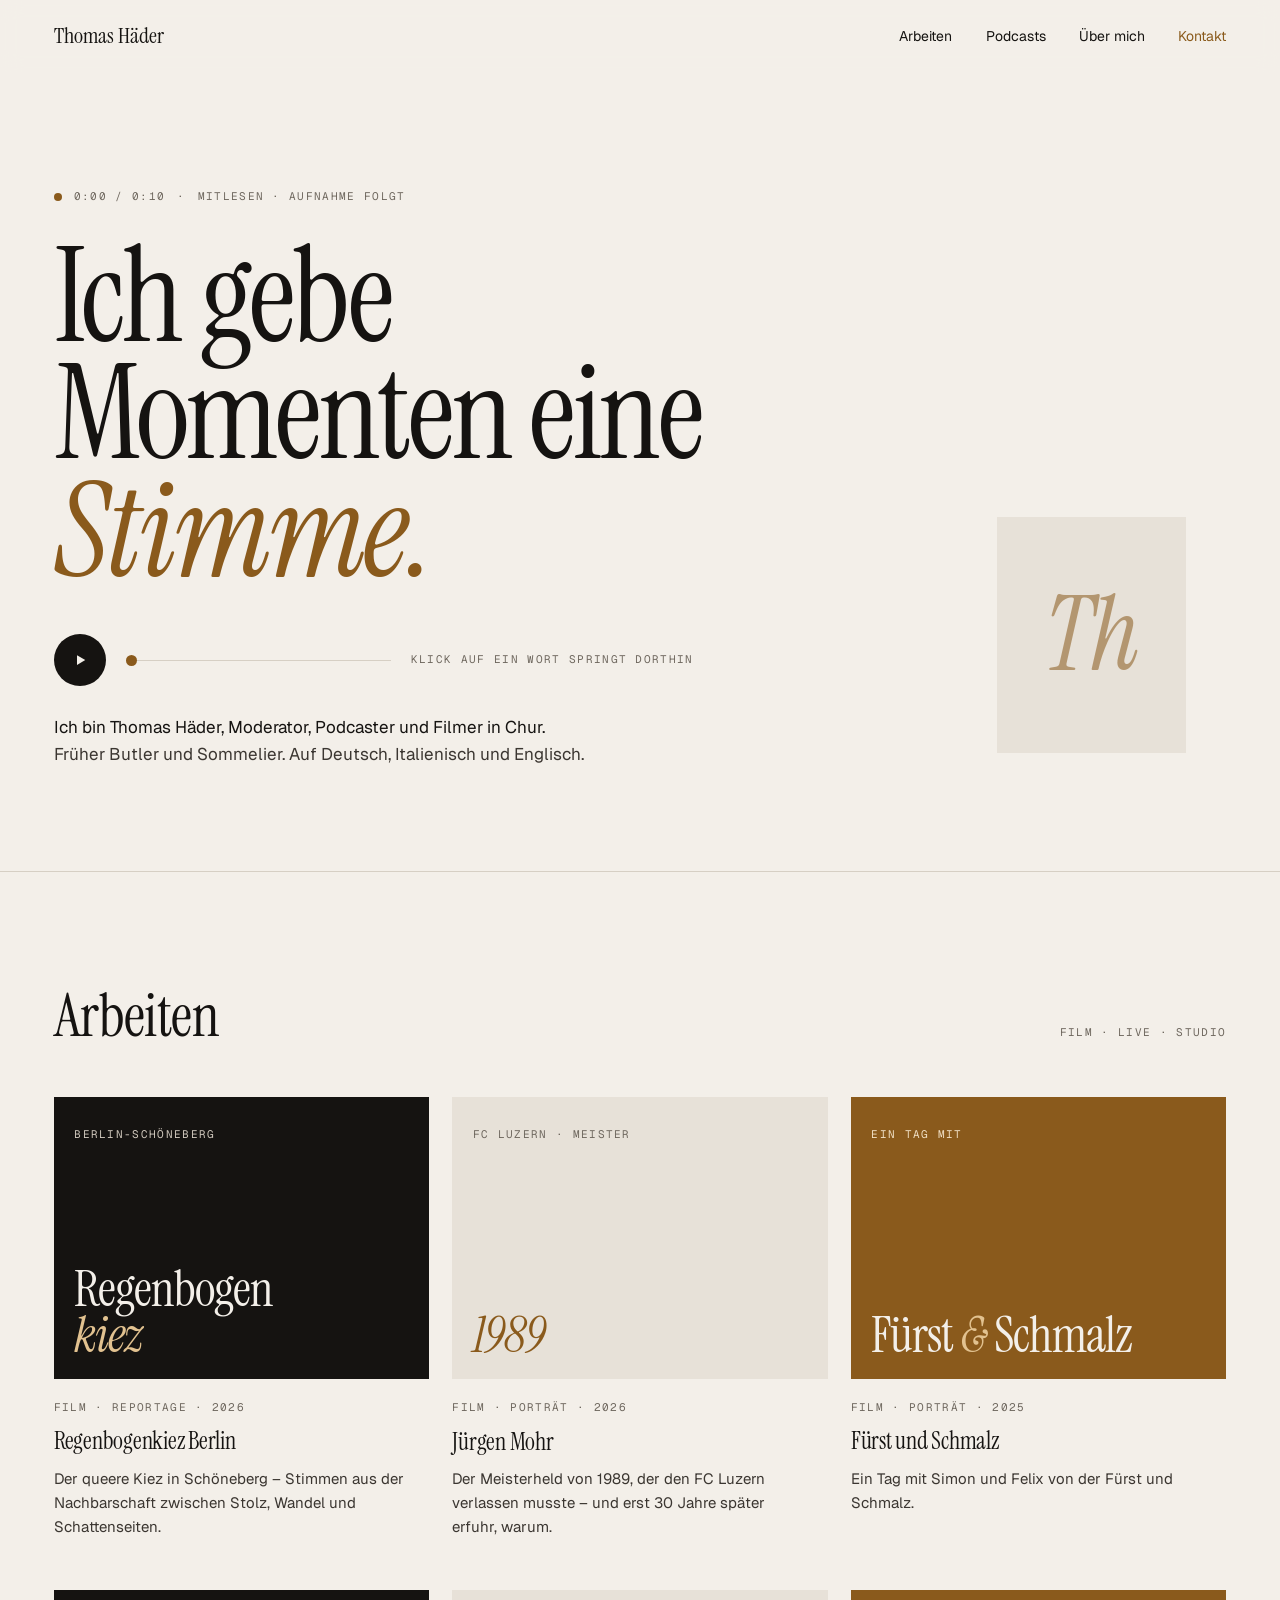
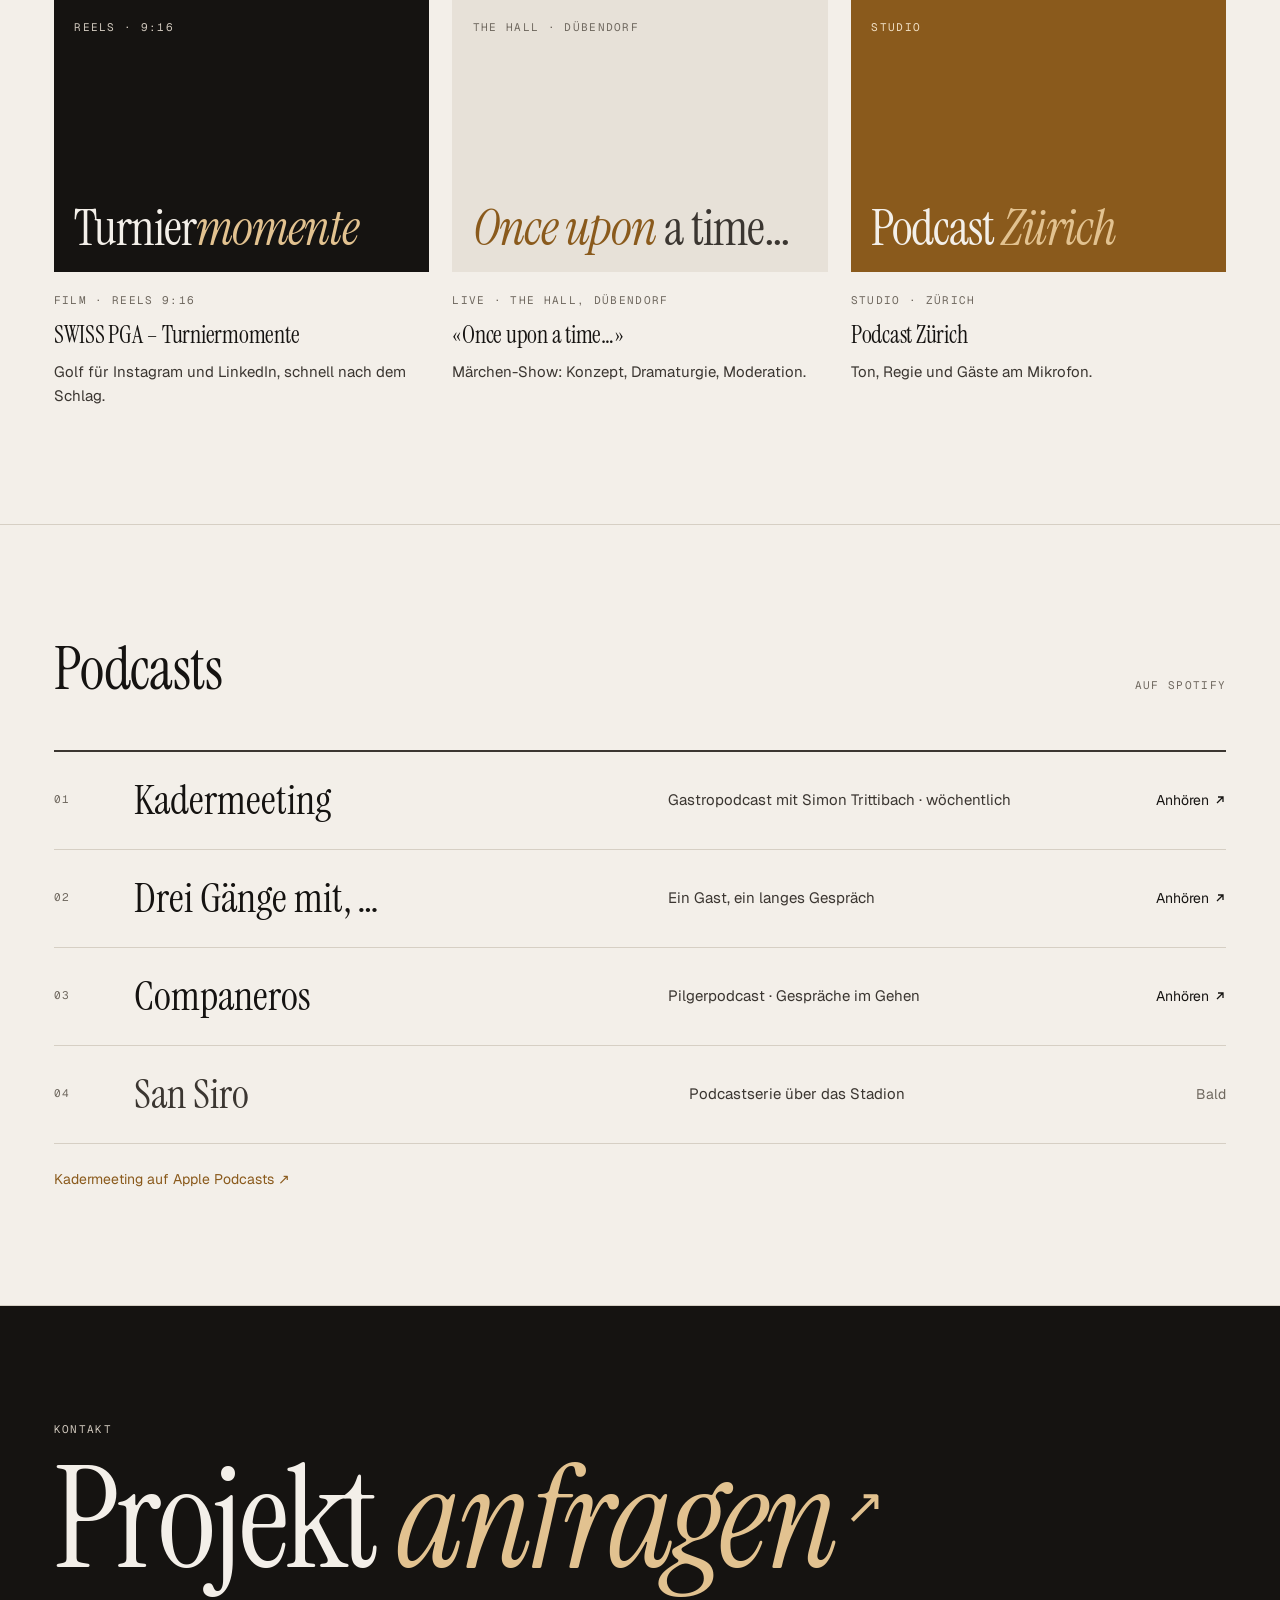
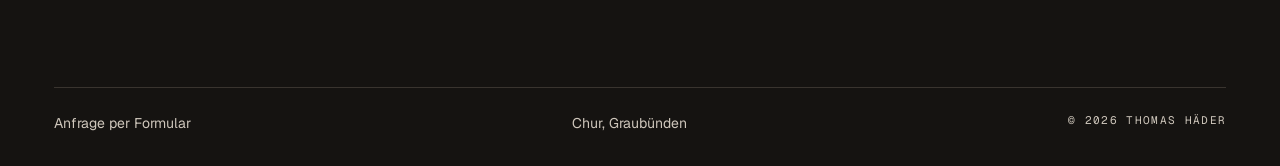
==== public/index.html @ 1e1f656f "Neues Design «Messing» mit Signatur «Die Stimme schreibt den Satz» - Hero: GSAP SplitText zerlegt de" ====
<!doctype html>
<html lang="de-CH">
<head>
  <meta charset="utf-8">
  <meta name="viewport" content="width=device-width, initial-scale=1, viewport-fit=cover">
  <title>Thomas Häder – Moderation, Podcast, Film · Chur</title>
  <meta name="description" content="Thomas Häder gibt Momenten eine Stimme: Moderator, Podcaster und Filmer aus Chur. Podcasts, Reportagen und Porträts.">
  <meta name="theme-color" content="#f3efe9">
  <link rel="preload" href="assets/fonts/instrument-serif-latin-400-normal.woff2" as="font" type="font/woff2" crossorigin>
  <link rel="preload" href="assets/fonts/instrument-serif-latin-400-italic.woff2" as="font" type="font/woff2" crossorigin>
  <link rel="stylesheet" href="assets/css/style.css">
  <script>document.documentElement.classList.add('js');</script>
</head>
<body>
  <a class="skip" href="#inhalt">Zum Inhalt springen</a>

  <header class="site-head">
    <div class="wrap">
      <a class="wordmark" href="./" aria-current="page">Thomas Häder</a>
      <nav class="nav" aria-label="Hauptnavigation">
        <a class="nav-hide-sm" href="#arbeiten">Arbeiten</a>
        <a class="nav-hide-sm" href="#podcasts">Podcasts</a>
        <a href="ueber-mich.html">Über mich</a>
        <a class="nav-cta" href="kontakt.html">Kontakt</a>
      </nav>
    </div>
  </header>

  <main id="inhalt">
    <!-- Hero: die Stimme schreibt den Satz -->
    <section class="hero" id="stimme" aria-labelledby="hero-titel">
      <div class="wrap hero-grid">
        <div>
          <p class="timecode mono"><span class="rec" aria-hidden="true"></span><span class="voice-time">0:00 / 0:10</span><span aria-hidden="true">·</span><span class="voice-label">Hören, wer ich bin</span></p>
          <h1 id="hero-titel" class="voice-line" data-times="0.30 0.62 0.98 1.62 1.98">Ich gebe Momenten eine <span class="accent">Stimme.</span></h1>

          <div class="player">
            <button class="play" type="button" aria-pressed="false" aria-label="Stimme abspielen">
              <svg class="i-play" viewBox="0 0 24 24" aria-hidden="true"><path d="M8 5.5v13l11-6.5z" fill="currentColor"/></svg>
              <svg class="i-pause" viewBox="0 0 24 24" aria-hidden="true"><path d="M7 5h3.6v14H7zM13.4 5H17v14h-3.6z" fill="currentColor"/></svg>
            </button>
            <div class="seek-wrap">
              <label class="sr-only" for="seek">Position in der Aufnahme</label>
              <input class="seek" id="seek" type="range" min="0" max="10" step="0.1" value="0" aria-valuetext="0:00 von 0:10">
            </div>
            <span class="mono hint">Klick auf ein Wort springt dorthin</span>
          </div>

          <p class="lede"><span class="spoken" data-times="3.40 3.62 3.86 4.24 4.86 5.66 6.38 6.56 7.10 7.28">Ich bin Thomas Häder, Moderator, Podcaster und Filmer in Chur.</span> Früher Butler und Sommelier. Auf Deutsch, Italienisch und Englisch.</p>

          <audio id="stimme-audio" preload="metadata" src="assets/audio/stimme.mp3"></audio>
        </div>

        <figure class="portrait">
          <span class="monogram" aria-hidden="true">Th</span>
          <img src="assets/img/portrait.jpg" alt="Porträt von Thomas Häder" width="600" height="750" onerror="this.remove()">
        </figure>
      </div>
    </section>

    <!-- Arbeiten -->
    <section class="section" id="arbeiten" aria-labelledby="arbeiten-titel">
      <div class="wrap">
        <div class="section-head">
          <h2 id="arbeiten-titel">Arbeiten</h2>
          <p class="mono">Film · Live · Studio</p>
        </div>

        <ul class="works">
          <li class="work reveal">
            <a class="work-media" href="https://www.youtube.com/watch?v=_zzPNhLeQuc" target="_blank" rel="noopener" tabindex="-1" aria-hidden="true">
              <img src="assets/img/arbeiten/regenbogenkiez.jpg" alt="" loading="lazy" onerror="this.remove()">
              <span class="poster dark"><span class="mono">Berlin-Schöneberg</span><span class="poster-word">Regenbogen<br><em>kiez</em></span></span>
              <span class="watch">Ansehen ↗</span>
            </a>
            <p class="mono">Film · Reportage · 2026</p>
            <h3 class="work-title"><a href="https://www.youtube.com/watch?v=_zzPNhLeQuc" target="_blank" rel="noopener">Regenbogenkiez Berlin</a></h3>
            <p>Der queere Kiez in Schöneberg – Stimmen aus der Nachbarschaft zwischen Stolz, Wandel und Schattenseiten.</p>
          </li>

          <li class="work reveal">
            <a class="work-media" href="https://www.youtube.com/watch?v=k6ht9FKyw-8" target="_blank" rel="noopener" tabindex="-1" aria-hidden="true">
              <img src="assets/img/arbeiten/juergen-mohr.jpg" alt="" loading="lazy" onerror="this.remove()">
              <span class="poster"><span class="mono">FC Luzern · Meister</span><span class="poster-word"><em>1989</em></span></span>
              <span class="watch">Ansehen ↗</span>
            </a>
            <p class="mono">Film · Porträt · 2026</p>
            <h3 class="work-title"><a href="https://www.youtube.com/watch?v=k6ht9FKyw-8" target="_blank" rel="noopener">Jürgen Mohr</a></h3>
            <p>Der Meisterheld von 1989, der den FC Luzern verlassen musste – und erst 30 Jahre später erfuhr, warum.</p>
          </li>

          <li class="work reveal">
            <a class="work-media" href="https://www.youtube.com/watch?v=-8p_kcNQvlM" target="_blank" rel="noopener" tabindex="-1" aria-hidden="true">
              <img src="assets/img/arbeiten/fuerst-und-schmalz.jpg" alt="" loading="lazy" onerror="this.remove()">
              <span class="poster brass"><span class="mono">Ein Tag mit</span><span class="poster-word">Fürst <em>&amp;</em> Schmalz</span></span>
              <span class="watch">Ansehen ↗</span>
            </a>
            <p class="mono">Film · Porträt · 2025</p>
            <h3 class="work-title"><a href="https://www.youtube.com/watch?v=-8p_kcNQvlM" target="_blank" rel="noopener">Fürst und Schmalz</a></h3>
            <p>Ein Tag mit Simon und Felix von der Fürst und Schmalz.</p>
          </li>

          <li class="work reveal">
            <div class="work-media" aria-hidden="true">
              <img src="assets/img/arbeiten/swiss-pga.jpg" alt="" loading="lazy" onerror="this.remove()">
              <span class="poster dark"><span class="mono">Reels · 9:16</span><span class="poster-word">Turnier<em>momente</em></span></span>
            </div>
            <p class="mono">Film · Reels 9:16</p>
            <h3 class="work-title">SWISS PGA – Turniermomente</h3>
            <p>Golf für Instagram und LinkedIn, schnell nach dem Schlag.</p>
          </li>

          <li class="work reveal">
            <div class="work-media" aria-hidden="true">
              <img src="assets/img/arbeiten/once-upon-a-time.jpg" alt="" loading="lazy" onerror="this.remove()">
              <span class="poster"><span class="mono">The Hall · Dübendorf</span><span class="poster-word"><em>Once upon</em> a time…</span></span>
            </div>
            <p class="mono">Live · The Hall, Dübendorf</p>
            <h3 class="work-title">«Once upon a time…»</h3>
            <p>Märchen-Show: Konzept, Dramaturgie, Moderation.</p>
          </li>

          <li class="work reveal">
            <a class="work-media" href="https://podcastzurich.com" target="_blank" rel="noopener" tabindex="-1" aria-hidden="true">
              <img src="assets/img/arbeiten/podcast-zuerich.jpg" alt="" loading="lazy" onerror="this.remove()">
              <span class="poster brass"><span class="mono">Studio</span><span class="poster-word">Podcast <em>Zürich</em></span></span>
              <span class="watch">Zum Studio ↗</span>
            </a>
            <p class="mono">Studio · Zürich</p>
            <h3 class="work-title"><a href="https://podcastzurich.com" target="_blank" rel="noopener">Podcast Zürich</a></h3>
            <p>Ton, Regie und Gäste am Mikrofon.</p>
          </li>
        </ul>
      </div>
    </section>

    <!-- Podcasts -->
    <section class="section" id="podcasts" aria-labelledby="podcasts-titel">
      <div class="wrap">
        <div class="section-head">
          <h2 id="podcasts-titel">Podcasts</h2>
          <p class="mono">Auf Spotify</p>
        </div>
        <ol class="shows">
          <li>
            <a class="show-row" href="https://open.spotify.com/show/7yO5dUglRkjZVX8m4LhknD" target="_blank" rel="noopener">
              <span class="mono nr">01</span>
              <span class="show-title">Kadermeeting</span>
              <span class="show-desc">Gastropodcast mit Simon Trittibach · wöchentlich</span>
              <span class="show-go">Anhören <svg viewBox="0 0 12 12" aria-hidden="true"><path d="M3 9l6-6M4 3h5v5" fill="none" stroke="currentColor" stroke-width="1.3"/></svg></span>
            </a>
          </li>
          <li>
            <a class="show-row" href="https://open.spotify.com/show/15kKWYeRcbJ69bHJuAAxgy" target="_blank" rel="noopener">
              <span class="mono nr">02</span>
              <span class="show-title">Drei Gänge mit, …</span>
              <span class="show-desc">Ein Gast, ein langes Gespräch</span>
              <span class="show-go">Anhören <svg viewBox="0 0 12 12" aria-hidden="true"><path d="M3 9l6-6M4 3h5v5" fill="none" stroke="currentColor" stroke-width="1.3"/></svg></span>
            </a>
          </li>
          <li>
            <a class="show-row" href="https://open.spotify.com/show/71mMojX0SqHyE8f4SGxnHT" target="_blank" rel="noopener">
              <span class="mono nr">03</span>
              <span class="show-title">Companeros</span>
              <span class="show-desc">Pilgerpodcast · Gespräche im Gehen</span>
              <span class="show-go">Anhören <svg viewBox="0 0 12 12" aria-hidden="true"><path d="M3 9l6-6M4 3h5v5" fill="none" stroke="currentColor" stroke-width="1.3"/></svg></span>
            </a>
          </li>
          <li>
            <div class="show-row is-soon">
              <span class="mono nr">04</span>
              <span class="show-title">San Siro</span>
              <span class="show-desc">Podcastserie über das Stadion</span>
              <span class="show-go">Bald</span>
            </div>
          </li>
        </ol>
        <p class="show-more"><a href="https://podcasts.apple.com/us/podcast/id1710879349" target="_blank" rel="noopener">Kadermeeting auf Apple Podcasts ↗</a></p>
      </div>
    </section>
  </main>

  <footer class="closing" aria-label="Kontakt">
    <div class="wrap">
      <p class="mono">Kontakt</p>
      <a class="closing-cta" href="kontakt.html">Projekt <em>anfragen</em><span class="arrow" aria-hidden="true">↗</span></a>
      <div class="foot-row">
        <a href="kontakt.html">Anfrage per Formular</a>
        <span>Chur, Graubünden</span>
        <span class="mono">© 2026 Thomas Häder</span>
      </div>
    </div>
  </footer>

  <script src="assets/lib/gsap.min.js" defer></script>
  <script src="assets/lib/SplitText.min.js" defer></script>
  <script src="assets/js/main.js" defer></script>
</body>
</html>
---- public/assets/css/style.css ----
/* Portfolio Thomas Häder – Gestaltung «Messing»
   Leinen und Tinte, ein Akzent in Messing (Champagner auf dunklem Grund).
   Instrument Serif für die Stimme, Geist für Text, Geist Mono für Timecodes.
   Die einzige grosse Bewegung auf der Seite ist die Stimme im Hero. */

@font-face { font-family: "Instrument Serif"; font-style: normal; font-weight: 400; font-display: swap; src: url("../fonts/instrument-serif-latin-400-normal.woff2") format("woff2"); }
@font-face { font-family: "Instrument Serif"; font-style: italic; font-weight: 400; font-display: swap; src: url("../fonts/instrument-serif-latin-400-italic.woff2") format("woff2"); }
@font-face { font-family: "Geist"; font-style: normal; font-weight: 100 900; font-display: swap; src: url("../fonts/geist-latin-wght-normal.woff2") format("woff2"); }
@font-face { font-family: "Geist Mono"; font-style: normal; font-weight: 400; font-display: swap; src: url("../fonts/geist-mono-latin-400-normal.woff2") format("woff2"); }

:root {
  --paper: #f3efe9;      /* Leinen */
  --paper-2: #e7e1d8;
  --ink: #151311;        /* Tinte */
  --ink-2: #3b3631;
  --mute: #6f685f;       /* Metadaten, AA auf Leinen */
  --next: #c9c2b8;       /* noch nicht gesprochen */
  --line: #d6cfc4;
  --ink-line: #39342f;
  --brass: #8a5a1c;      /* Messing, 5:1 auf Leinen */
  --champagne: #e2c290;  /* auf Tinte */
  --on-ink: #cfc7bc;

  --f-display: "Instrument Serif", "Iowan Old Style", "Palatino Linotype", Georgia, serif;
  --f-body: "Geist", "Helvetica Neue", Arial, sans-serif;
  --f-mono: "Geist Mono", ui-monospace, "SFMono-Regular", Menlo, monospace;

  --gutter: clamp(20px, 4.2vw, 80px);
  --max: 1440px;
  --ease: cubic-bezier(.2, .7, .2, 1);
}

@view-transition { navigation: auto; }
::view-transition-old(root), ::view-transition-new(root) { animation-duration: .35s; animation-timing-function: var(--ease); }
.site-head { view-transition-name: site-head; }

*, *::before, *::after { box-sizing: border-box; }
html { -webkit-text-size-adjust: 100%; scroll-behavior: smooth; }
body {
  margin: 0;
  background: var(--paper);
  color: var(--ink);
  font: 400 1rem/1.6 var(--f-body);
  -webkit-font-smoothing: antialiased;
  text-rendering: optimizeLegibility;
}
img, video { max-width: 100%; display: block; }
a { color: inherit; text-decoration: none; }
:focus-visible { outline: 2px solid var(--brass); outline-offset: 4px; border-radius: 2px; }
h1, h2, h3 { font-family: var(--f-display); font-weight: 400; margin: 0; letter-spacing: -.01em; }
em { font-style: italic; }
p { margin: 0; }
::selection { background: var(--champagne); color: var(--ink); }

.wrap {
  max-width: var(--max);
  margin-inline: auto;
  padding-left: max(var(--gutter), env(safe-area-inset-left, 0px));
  padding-right: max(var(--gutter), env(safe-area-inset-right, 0px));
}
.mono {
  font-family: var(--f-mono);
  font-size: .6875rem;
  letter-spacing: .12em;
  text-transform: uppercase;
  color: var(--mute);
}
.sr-only { position: absolute; width: 1px; height: 1px; overflow: hidden; clip: rect(0 0 0 0); white-space: nowrap; }
.skip { position: absolute; left: -999px; top: 0; background: var(--ink); color: var(--paper); padding: .5rem 1rem; z-index: 30; }
.skip:focus { left: 1rem; }

/* ---------- Kopfzeile ---------- */
.site-head {
  position: sticky; top: 0; z-index: 20;
  background: color-mix(in srgb, var(--paper) 88%, transparent);
  -webkit-backdrop-filter: blur(10px); backdrop-filter: blur(10px);
  border-bottom: 1px solid transparent;
  transition: border-color .3s var(--ease);
}
.site-head.is-scrolled { border-bottom-color: var(--line); }
.site-head .wrap { display: flex; align-items: center; justify-content: space-between; gap: 1.5rem; min-height: 72px; }
.wordmark { font-family: var(--f-display); font-size: 1.375rem; line-height: 1; }
.nav { display: flex; gap: clamp(1rem, 2.6vw, 2.5rem); font-size: .875rem; }
.nav a { position: relative; padding-block: .5rem; }
.nav a::after { content: ""; position: absolute; left: 0; right: 100%; bottom: .2rem; height: 1px; background: currentColor; transition: right .35s var(--ease); }
.nav a:hover::after, .nav a[aria-current="page"]::after { right: 0; }
.nav .nav-cta { color: var(--brass); }
@media (max-width: 640px) {
  .nav .nav-hide-sm { display: none; }
  .site-head .wrap { min-height: 60px; }
}

/* ---------- Hero mit Stimme ---------- */
.hero { padding-block: clamp(3rem, 9vw, 8.5rem) clamp(3.5rem, 8vw, 7rem); border-bottom: 1px solid var(--line); }
.hero-grid { display: grid; grid-template-columns: minmax(0, 1fr) clamp(220px, 21vw, 300px); gap: clamp(2rem, 6vw, 7rem); align-items: end; }
.timecode { display: flex; align-items: center; gap: .75rem; margin-bottom: clamp(1.25rem, 2.5vw, 2rem); }
.rec { width: 8px; height: 8px; border-radius: 50%; background: var(--brass); }
.is-playing .rec { animation: rec 1.2s steps(2, jump-none) infinite; }
@keyframes rec { 50% { opacity: .25; } }

.voice-line {
  font-size: clamp(3.5rem, 10.2vw, 9.25rem);
  line-height: .9;
  letter-spacing: -.025em;
  max-width: 11ch;
}
.voice-line .w, .lede .w { transition: color .35s var(--ease); }
.voice-line .accent { font-style: italic; color: var(--brass); }

/* Zustand während die Stimme läuft (Klassen setzt main.js) */
.is-voiced .voice-line .w, .is-voiced .lede .w { color: var(--next); cursor: pointer; }
.is-voiced .voice-line .w.is-done, .is-voiced .lede .w.is-done { color: var(--ink); }
.is-voiced .voice-line .w.is-now { color: var(--brass); font-style: italic; }
.is-voiced .lede .w.is-now { color: var(--brass); }
.is-voiced .voice-line .accent { font-style: normal; }
.voice-line .w:hover { text-decoration: underline; text-decoration-thickness: 1px; text-underline-offset: .12em; }

.player { display: flex; align-items: center; gap: 1.25rem; margin-top: clamp(1.75rem, 3.5vw, 2.75rem); max-width: 640px; }
.play {
  flex: none; width: 52px; height: 52px; border-radius: 50%;
  border: 0; background: var(--ink); color: var(--paper);
  display: grid; place-items: center; cursor: pointer;
  transition: transform .25s var(--ease), background .25s var(--ease);
}
.play:hover { background: var(--brass); }
.play:active { transform: scale(.94); }
.play svg { width: 18px; height: 18px; }
.play .i-pause, .play[aria-pressed="true"] .i-play { display: none; }
.play[aria-pressed="true"] .i-pause { display: block; }
.seek-wrap { flex: 1; display: grid; gap: .5rem; }
.seek {
  -webkit-appearance: none; appearance: none; width: 100%; height: 20px; background: transparent; margin: 0; cursor: pointer;
  --p: 0%;
}
.seek::-webkit-slider-runnable-track { height: 1px; background: linear-gradient(to right, var(--brass) var(--p), var(--line) var(--p)); }
.seek::-moz-range-track { height: 1px; background: var(--line); }
.seek::-moz-range-progress { height: 1px; background: var(--brass); }
.seek::-webkit-slider-thumb { -webkit-appearance: none; width: 11px; height: 11px; border-radius: 50%; background: var(--brass); margin-top: -5px; border: 0; }
.seek::-moz-range-thumb { width: 11px; height: 11px; border-radius: 50%; background: var(--brass); border: 0; }
.hint { white-space: nowrap; }

.lede { margin-top: 1.75rem; max-width: 34rem; font-size: 1.0625rem; color: var(--ink-2); }
.lede .spoken { color: var(--ink); }

.portrait {
  position: relative; aspect-ratio: 4 / 5; background: var(--paper-2); overflow: hidden;
  display: grid; place-items: center;
}
.portrait img { position: absolute; inset: 0; width: 100%; height: 100%; object-fit: cover; }
.monogram { font-family: var(--f-display); font-style: italic; font-size: clamp(4rem, 8vw, 7rem); color: var(--brass); opacity: .55; }
.portrait figcaption { position: absolute; left: 14px; bottom: 12px; }

@media (max-width: 860px) {
  .hero-grid { grid-template-columns: 1fr; }
  .hero .portrait { width: min(56%, 240px); order: -1; justify-self: start; }
  .hero .portrait:not(:has(img)) { display: none; }
  .hint { display: none; }
}

/* ---------- Abschnitte ---------- */
.section { padding-block: clamp(4rem, 9vw, 8rem); border-bottom: 1px solid var(--line); }
.section-head { display: flex; align-items: baseline; justify-content: space-between; gap: 1rem; margin-bottom: clamp(2rem, 4vw, 3.25rem); }
.section-head h2 { font-size: clamp(2.5rem, 4.6vw, 4rem); line-height: 1; }

/* ---------- Arbeiten ---------- */
.works { display: grid; grid-template-columns: repeat(3, minmax(0, 1fr)); gap: clamp(2.5rem, 4vw, 3.5rem) clamp(1rem, 1.8vw, 1.75rem); list-style: none; margin: 0; padding: 0; }
@media (max-width: 1000px) { .works { grid-template-columns: repeat(2, minmax(0, 1fr)); } }
@media (max-width: 620px) { .works { grid-template-columns: 1fr; } }

.work { display: flex; flex-direction: column; gap: .75rem; }
.work-media {
  position: relative; aspect-ratio: 4 / 3; overflow: hidden; background: var(--paper-2);
  display: block; color: var(--ink);
}
.work-media img, .work-media video { position: absolute; inset: 0; width: 100%; height: 100%; object-fit: cover; transition: transform .9s var(--ease), opacity .4s var(--ease); }
.work-media video { opacity: 0; }
.work.is-clip .work-media video { opacity: 1; }
.work:hover .work-media img, .work:focus-within .work-media img { transform: scale(1.035); }
.work-media::after { /* dünne Fortschrittslinie für den Clip */
  content: ""; position: absolute; left: 0; bottom: 0; height: 2px; width: var(--clip, 0%); background: var(--champagne);
}
.poster { position: absolute; inset: 0; padding: clamp(14px, 1.6vw, 22px); display: flex; flex-direction: column; justify-content: space-between; transition: transform .9s var(--ease); }
.work:hover .poster { transform: scale(1.035); }
.poster-word { font-family: var(--f-display); font-size: clamp(2.4rem, 3.9vw, 3.6rem); line-height: .92; letter-spacing: -.02em; color: var(--ink-2); }
.poster-word em { color: var(--brass); }
.poster.dark { background: var(--ink); }
.poster.dark .poster-word { color: var(--paper); }
.poster.dark .poster-word em { color: var(--champagne); }
.poster.dark .mono { color: var(--on-ink); }
.poster.brass { background: var(--brass); }
.poster.brass .poster-word { color: var(--paper); }
.poster.brass .poster-word em { color: var(--champagne); }
.poster.brass .mono { color: #f0dfc4; }
.watch {
  position: absolute; right: 12px; bottom: 12px; z-index: 2;
  font-family: var(--f-mono); font-size: .6875rem; letter-spacing: .12em; text-transform: uppercase;
  background: var(--paper); color: var(--ink); padding: .45rem .7rem; border-radius: 99px;
  opacity: 0; transform: translateY(6px); transition: opacity .3s var(--ease), transform .3s var(--ease);
}
.work:hover .watch, .work:focus-within .watch { opacity: 1; transform: none; }
@media (hover: none) { .watch { opacity: 1; transform: none; } }
.work-title { font-size: clamp(1.5rem, 1.9vw, 1.75rem); line-height: 1.1; }
.work-title a { background: linear-gradient(currentColor, currentColor) 0 100% / 0 1px no-repeat; transition: background-size .4s var(--ease); }
.work:hover .work-title a, .work-title a:focus-visible { background-size: 100% 1px; }
.work p:not(.mono) { font-size: .9375rem; color: var(--ink-2); max-width: 36ch; }
.work .mono { margin-top: .5rem; }

/* ---------- Podcasts ---------- */
.shows { list-style: none; margin: 0; padding: 0; border-top: 2px solid var(--ink-2); }
.shows li { border-bottom: 1px solid var(--line); }
.show-row {
  display: grid; grid-template-columns: 3.5rem minmax(0, 1.1fr) minmax(0, 1fr) auto; align-items: center; gap: 1.5rem;
  padding-block: clamp(1.25rem, 2.2vw, 1.75rem);
}
.show-row .nr { align-self: center; }
.show-title { font-family: var(--f-display); font-size: clamp(1.9rem, 3.2vw, 2.75rem); line-height: 1; transition: color .3s var(--ease); }
.show-desc { font-size: .9375rem; color: var(--ink-2); }
.show-go { font-size: .875rem; white-space: nowrap; display: inline-flex; align-items: center; gap: .35rem; transition: color .3s var(--ease); }
.show-go svg { width: 12px; height: 12px; transition: transform .35s var(--ease); }
a.show-row:hover .show-title, a.show-row:focus-visible .show-title { color: var(--brass); font-style: italic; }
a.show-row:hover .show-go { color: var(--brass); }
a.show-row:hover .show-go svg { transform: translate(3px, -3px); }
.show-row.is-soon .show-title { color: var(--ink-2); }
.show-row.is-soon .show-go { color: var(--mute); }
.show-more { display: flex; flex-wrap: wrap; gap: .5rem 1.5rem; margin-top: 1.5rem; font-size: .875rem; }
.show-more a { color: var(--brass); }
.show-more a:hover { color: var(--ink); }
@media (max-width: 760px) {
  .show-row { grid-template-columns: 2.25rem minmax(0, 1fr) auto; gap: .35rem 1rem; }
  .show-desc { grid-column: 2 / 3; grid-row: 2; }
  .show-go { grid-row: 1 / 3; grid-column: 3; }
}

/* ---------- Grosser Abschluss ---------- */
.closing { background: var(--ink); color: var(--paper); padding-block: clamp(4rem, 9vw, 8rem) 2rem; }
.closing .mono { color: var(--on-ink); }
.closing-cta { display: inline-block; margin-top: 1rem; font-family: var(--f-display); font-size: clamp(3.5rem, 11vw, 10rem); line-height: .92; letter-spacing: -.025em; }
.closing-cta em { color: var(--champagne); transition: letter-spacing .5s var(--ease); }
.closing-cta:hover em { letter-spacing: .01em; }
.closing-cta .arrow { display: inline-block; font-family: var(--f-body); font-size: .35em; vertical-align: .9em; margin-left: .2em; color: var(--champagne); transition: transform .4s var(--ease); }
.closing-cta:hover .arrow { transform: translate(.15em, -.15em); }
.foot-row {
  display: flex; flex-wrap: wrap; justify-content: space-between; gap: 1rem 2rem;
  margin-top: clamp(4rem, 8vw, 7rem); padding-top: 1.5rem; border-top: 1px solid var(--ink-line);
  font-size: .875rem; color: var(--on-ink);
}
.foot-row a:hover { color: var(--champagne); }
.foot-row .mono { color: var(--on-ink); }

/* ---------- Über mich ---------- */
.page-intro { padding-block: clamp(3rem, 8vw, 7rem); border-bottom: 1px solid var(--line); }
.about-grid { display: grid; grid-template-columns: clamp(220px, 26vw, 380px) minmax(0, 1fr); gap: clamp(2rem, 6vw, 7rem); align-items: end; }
.about-grid h1 { font-size: clamp(2.75rem, 6.4vw, 6rem); line-height: .95; letter-spacing: -.02em; margin-top: 1.25rem; }
.about-grid h1 em { color: var(--brass); }
.about-text p { margin-top: 1.5rem; max-width: 38rem; color: var(--ink-2); font-size: 1.0625rem; }
.langs { display: flex; gap: .5rem; margin-top: 2rem; flex-wrap: wrap; }
.langs span { border: 1px solid var(--line); border-radius: 99px; padding: .35rem .8rem; }
@media (max-width: 820px) { .about-grid { grid-template-columns: 1fr; } .about-grid .portrait { width: min(70%, 300px); } }

.quote { background: var(--ink); color: var(--paper); padding-block: clamp(4rem, 9vw, 8rem); }
.quote p { font-family: var(--f-display); font-size: clamp(2rem, 4.6vw, 4rem); line-height: 1.05; max-width: 22ch; letter-spacing: -.015em; }
.quote em { color: var(--champagne); }

.stations { list-style: none; margin: 0; padding: 0; border-top: 2px solid var(--ink-2); }
.stations li { display: grid; grid-template-columns: 9rem minmax(0, 1fr) minmax(0, 1.2fr); gap: 1.5rem; padding-block: 1.5rem; border-bottom: 1px solid var(--line); align-items: baseline; }
.stations .what { font-family: var(--f-display); font-size: clamp(1.5rem, 2.4vw, 2rem); line-height: 1.1; }
.stations .note { color: var(--ink-2); font-size: .9375rem; }
@media (max-width: 720px) { .stations li { grid-template-columns: 1fr; gap: .35rem; } }

/* ---------- Kontakt ---------- */
.contact { display: grid; grid-template-columns: minmax(0, 1fr) minmax(0, 1.15fr); min-height: calc(100svh - 72px); }
.contact-invite { background: var(--ink); color: var(--paper); padding: clamp(3rem, 7vw, 6rem) var(--gutter); display: flex; flex-direction: column; gap: 1.5rem; }
.contact-invite .mono { color: var(--on-ink); }
.contact-invite h1 { font-size: clamp(2.75rem, 5.6vw, 5.25rem); line-height: .95; letter-spacing: -.02em; }
.contact-invite h1 em { color: var(--champagne); }
.contact-invite p { color: var(--on-ink); max-width: 30rem; }
.facts { margin: auto 0 0; display: grid; gap: 1rem; padding-top: 2rem; border-top: 1px solid var(--ink-line); }
.facts div { display: grid; grid-template-columns: 6rem 1fr; gap: 1rem; }
.facts dt { font-family: var(--f-mono); font-size: .6875rem; letter-spacing: .12em; text-transform: uppercase; color: var(--on-ink); padding-top: .2rem; }
.facts dd { margin: 0; }
.facts a { color: var(--champagne); }
.facts a:hover { color: var(--paper); }
@media (max-width: 900px) { .contact { grid-template-columns: 1fr; } }

.form { padding: clamp(3rem, 7vw, 6rem) var(--gutter); display: grid; gap: 1.75rem; align-content: start; max-width: 760px; }
.row { display: grid; grid-template-columns: 1fr 1fr; gap: 1.5rem; }
@media (max-width: 560px) { .row { grid-template-columns: 1fr; } }
.field { display: grid; gap: .5rem; }
.field label, .form legend { font-family: var(--f-mono); font-size: .6875rem; letter-spacing: .12em; text-transform: uppercase; color: var(--mute); }
.field input, .field textarea {
  font: inherit; color: var(--ink); background: transparent;
  border: 0; border-bottom: 1px solid var(--line); border-radius: 0; padding: .6rem 0; width: 100%;
  transition: border-color .25s var(--ease);
}
.field textarea { min-height: 9rem; resize: vertical; }
.field input:focus, .field textarea:focus { outline: none; border-bottom-color: var(--brass); }
.field input:focus-visible, .field textarea:focus-visible { box-shadow: 0 1px 0 var(--brass); }
.field [aria-invalid="true"] { border-bottom-color: #a3281b; }
.err { font-size: .8125rem; color: #a3281b; min-height: 1em; }
.form fieldset { border: 0; padding: 0; margin: 0; }
.form legend { margin-bottom: .75rem; padding: 0; }
.pills { display: flex; flex-wrap: wrap; gap: .5rem; }
.pill input { position: absolute; opacity: 0; pointer-events: none; }
.pill span { display: inline-block; padding: .55rem 1rem; border: 1px solid var(--line); border-radius: 99px; font-size: .875rem; cursor: pointer; transition: background .2s var(--ease), color .2s var(--ease), border-color .2s var(--ease); }
.pill:hover span { border-color: var(--ink-2); }
.pill input:checked + span { background: var(--ink); border-color: var(--ink); color: var(--paper); }
.pill input:focus-visible + span { outline: 2px solid var(--brass); outline-offset: 3px; }
.hp { position: absolute; left: -9999px; }
.form-foot { display: flex; flex-wrap: wrap; align-items: center; gap: 1rem 1.5rem; }
.form-foot small { color: var(--mute); }
.btn {
  display: inline-flex; align-items: center; gap: .6rem; font: 500 .9375rem/1 var(--f-body);
  padding: 1rem 1.5rem; border-radius: 99px; border: 1px solid var(--ink); background: var(--ink); color: var(--paper); cursor: pointer;
  transition: background .25s var(--ease), border-color .25s var(--ease);
}
.btn:hover { background: var(--brass); border-color: var(--brass); }
.btn:disabled { opacity: .6; cursor: progress; }
.form-status { min-height: 1.5em; }
.form-status.ok { color: #2f6b3a; }
.form-status.bad { color: #a3281b; }

.site-foot { border-top: 1px solid var(--line); }
.site-foot .wrap { display: flex; flex-wrap: wrap; justify-content: space-between; gap: 1rem; padding-block: 1.5rem; }

/* ---------- Einblenden (einmal, nur unterhalb des Sichtbereichs) ---------- */
.js .reveal.pending { opacity: 0; transform: translateY(18px); }
.reveal { transition: opacity .8s var(--ease), transform .8s var(--ease); }

/* ---------- Ruhig für alle, die es wünschen ---------- */
@media (prefers-reduced-motion: reduce) {
  *, *::before, *::after { transition-duration: .01ms !important; animation: none !important; scroll-behavior: auto !important; }
  ::view-transition-old(root), ::view-transition-new(root) { animation: none; }
  .js .reveal.pending { opacity: 1; transform: none; }
}
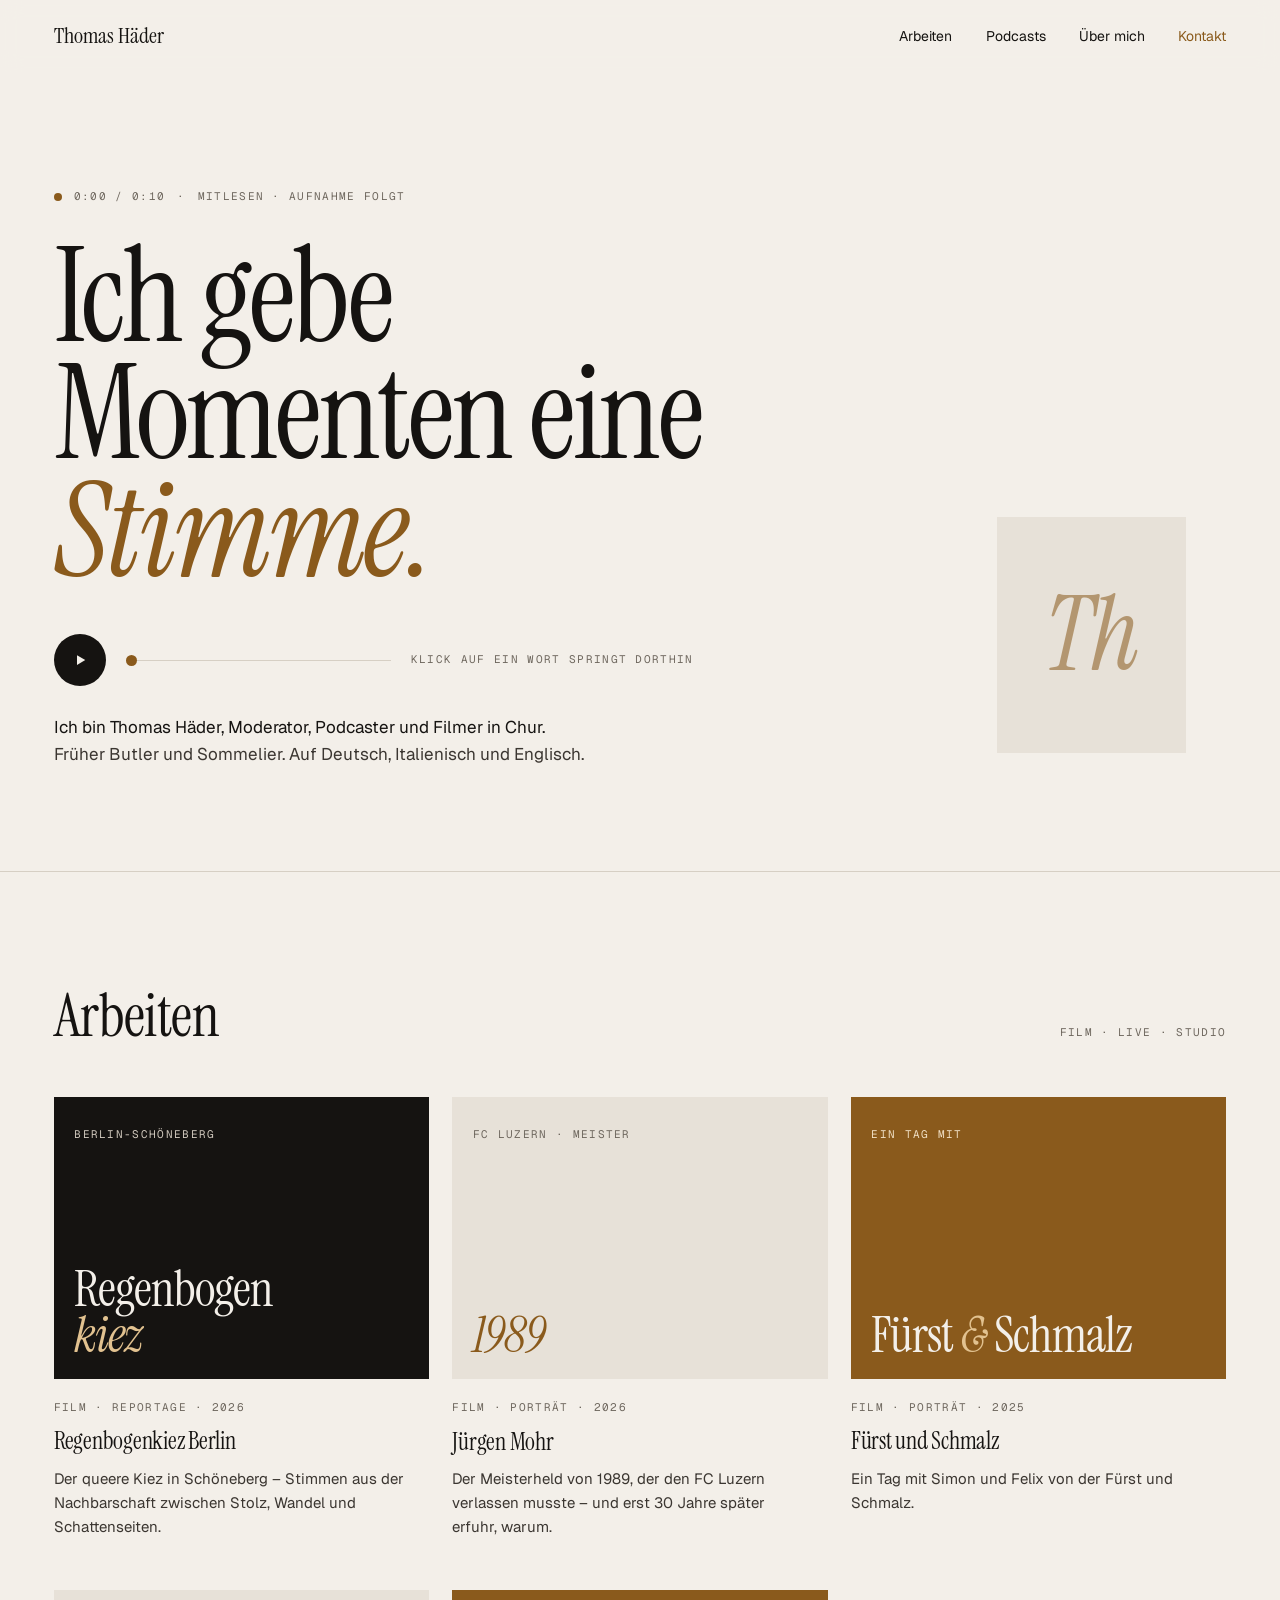
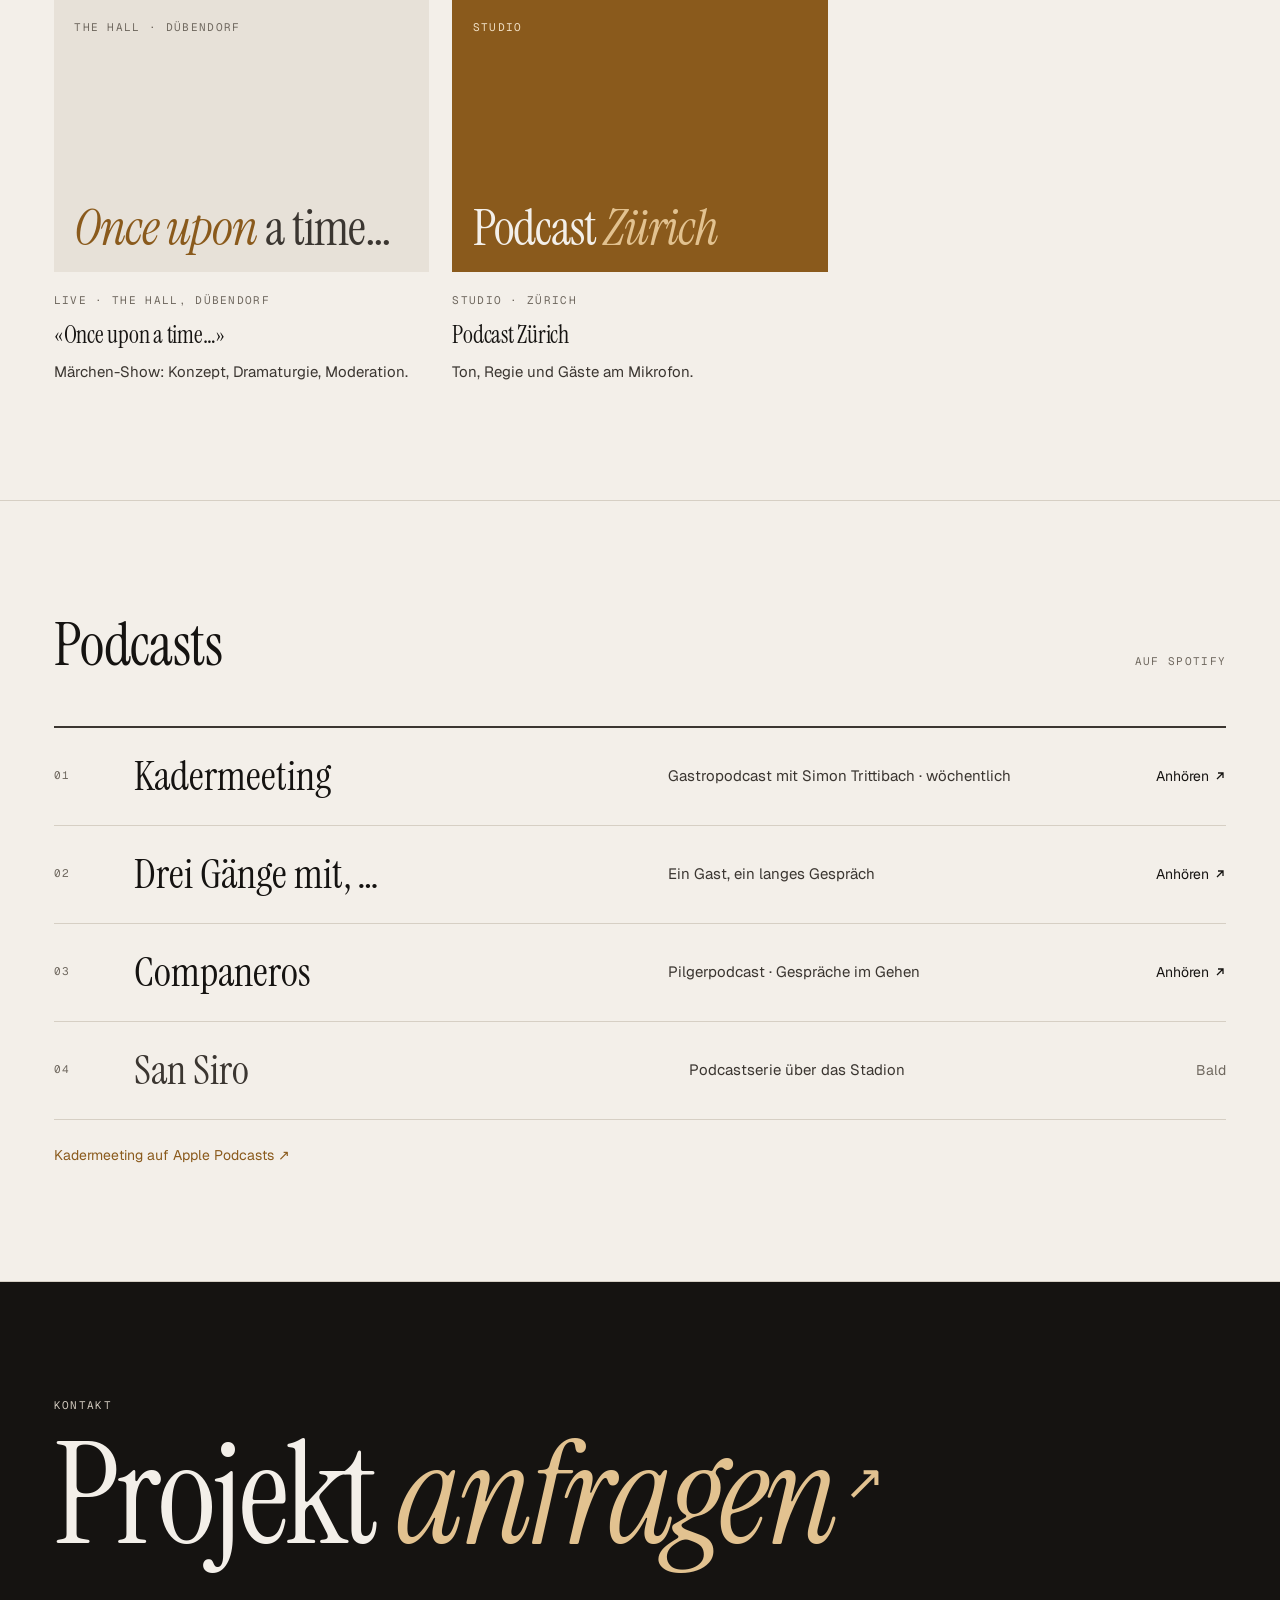
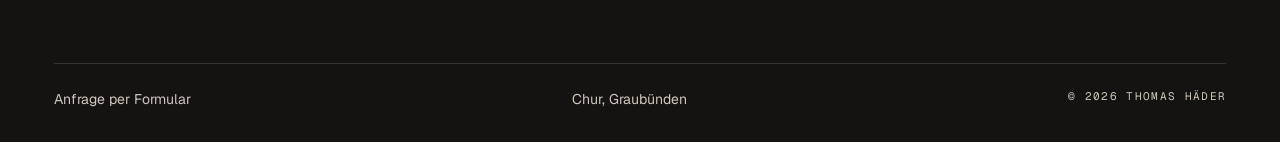
==== commit 87528420: "SWISS PGA aus den Arbeiten entfernt Co-Authored-By: Claude Opus 5.5 <noreply@anthropic.com> Claude-S" ====
--- a/public/index.html
+++ b/public/index.html
@@ -102,16 +102,6 @@
 
           <li class="work reveal">
             <div class="work-media" aria-hidden="true">
-              <img src="assets/img/arbeiten/swiss-pga.jpg" alt="" loading="lazy" onerror="this.remove()">
-              <span class="poster dark"><span class="mono">Reels · 9:16</span><span class="poster-word">Turnier<em>momente</em></span></span>
-            </div>
-            <p class="mono">Film · Reels 9:16</p>
-            <h3 class="work-title">SWISS PGA – Turniermomente</h3>
-            <p>Golf für Instagram und LinkedIn, schnell nach dem Schlag.</p>
-          </li>
-
-          <li class="work reveal">
-            <div class="work-media" aria-hidden="true">
               <img src="assets/img/arbeiten/once-upon-a-time.jpg" alt="" loading="lazy" onerror="this.remove()">
               <span class="poster"><span class="mono">The Hall · Dübendorf</span><span class="poster-word"><em>Once upon</em> a time…</span></span>
             </div>
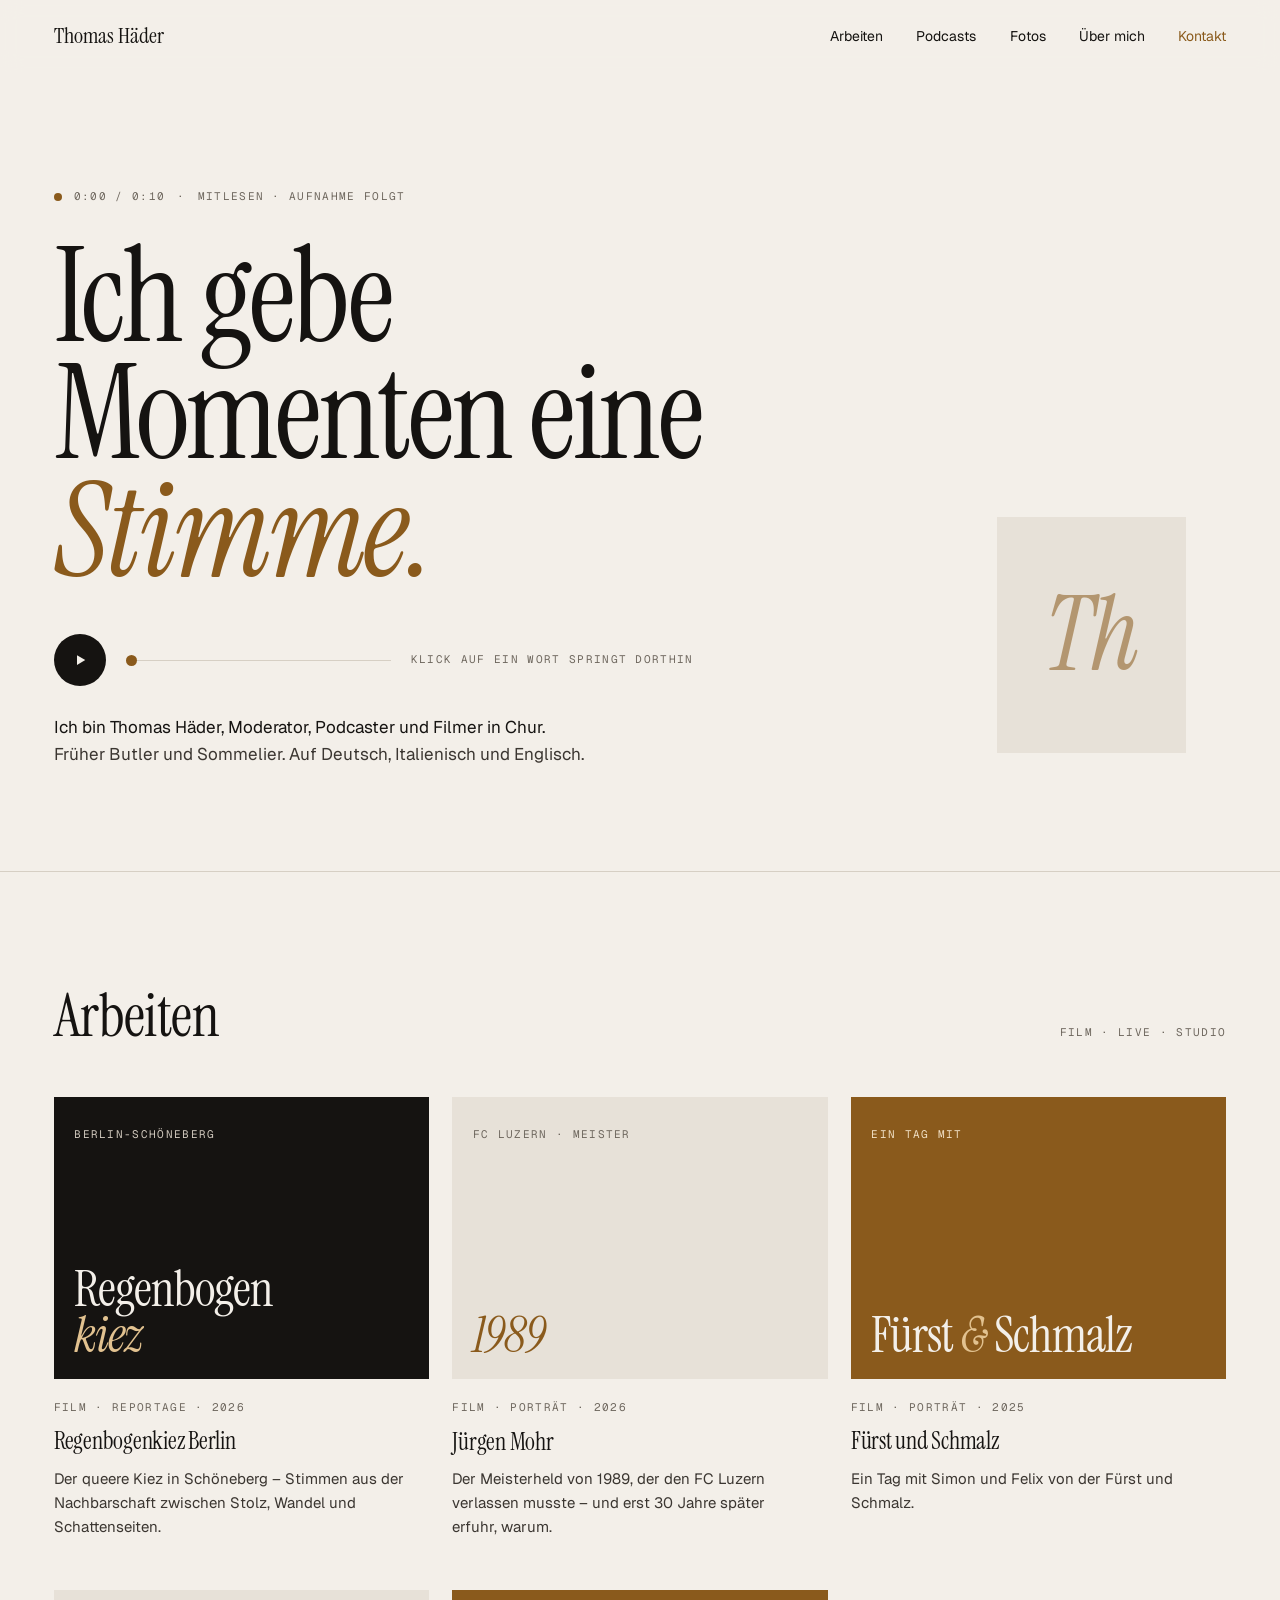
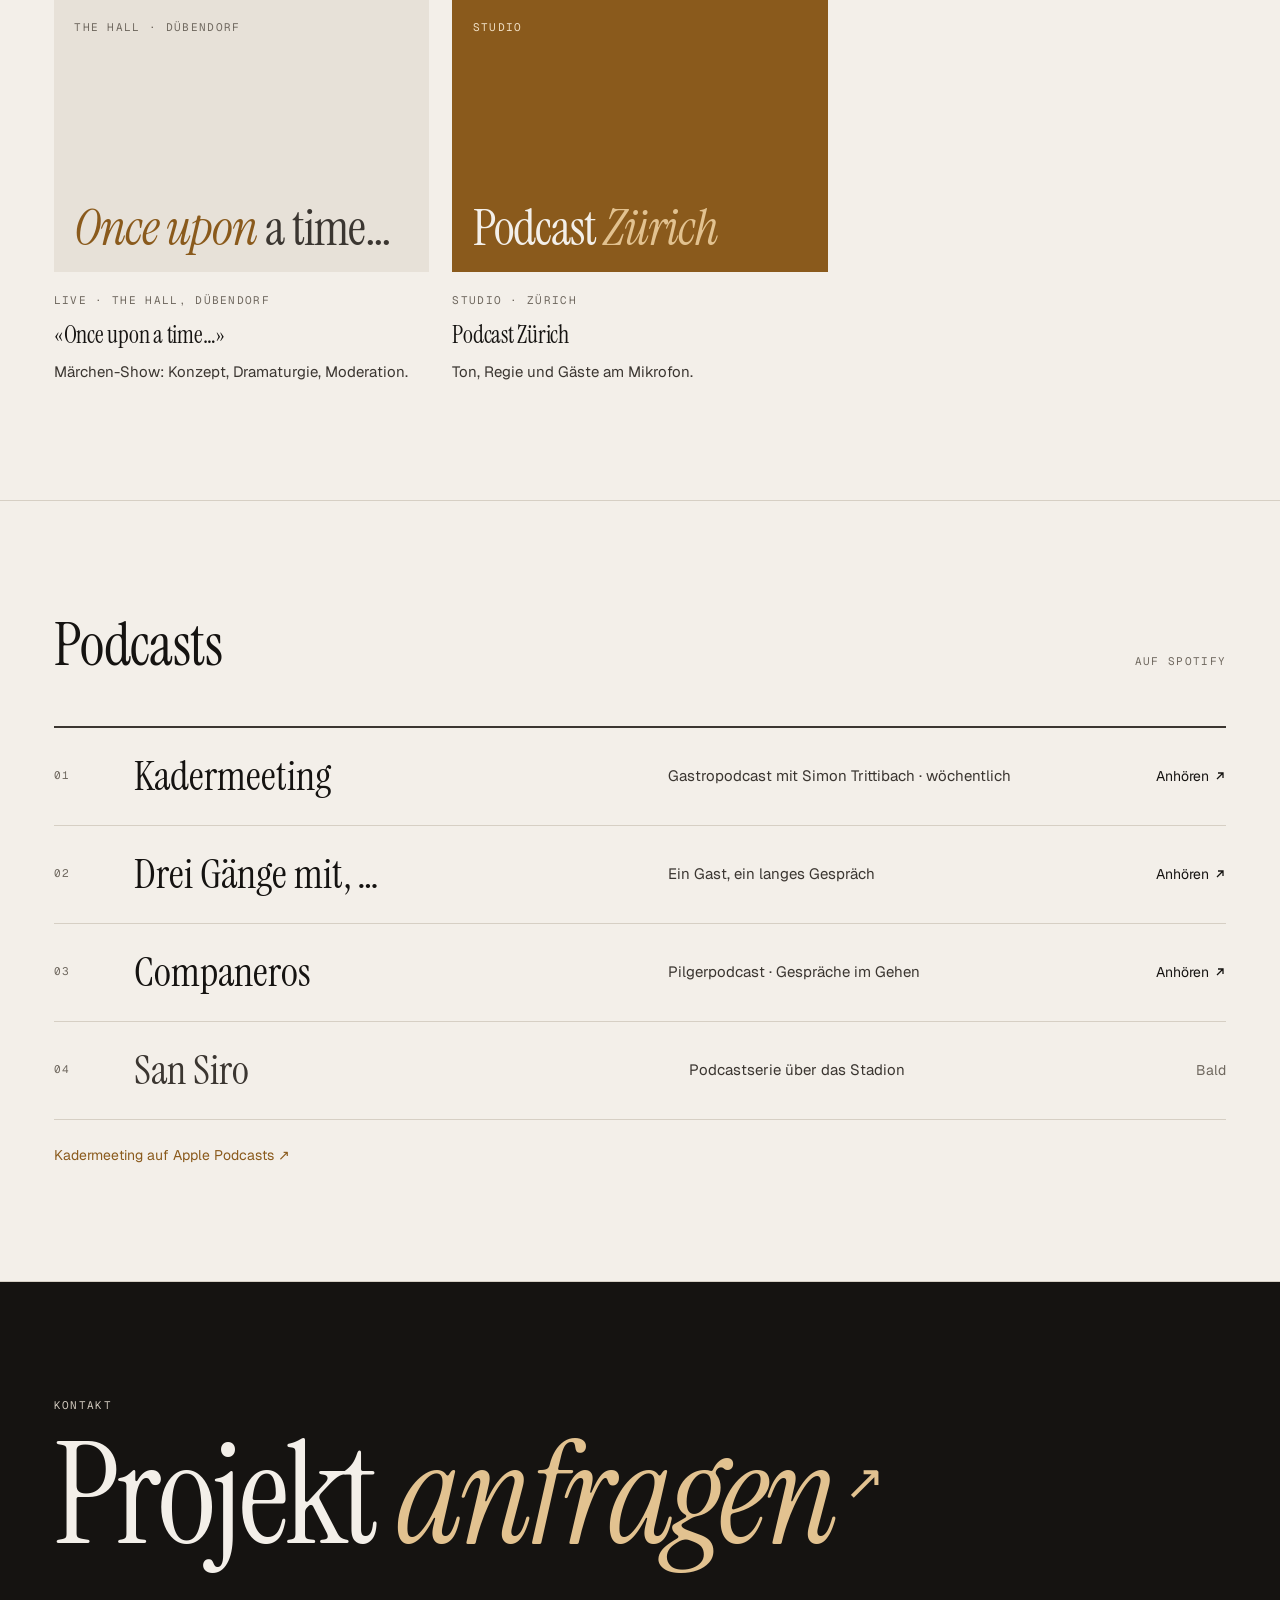
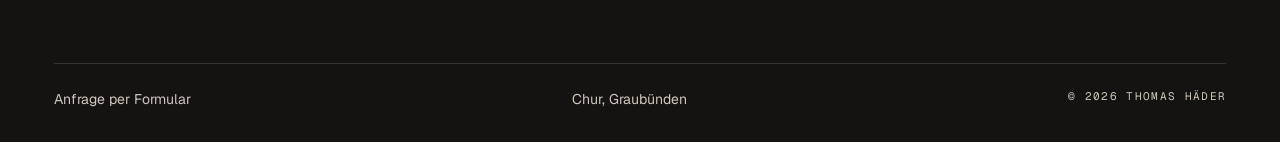
==== commit d6c0d162: "Fotoseite mit Lightbox, Stationen im Lebenslauf ausführlicher - fotos.html: Raster für Fotos, Grossa" ====
--- a/public/index.html
+++ b/public/index.html
@@ -20,6 +20,7 @@
       <nav class="nav" aria-label="Hauptnavigation">
         <a class="nav-hide-sm" href="#arbeiten">Arbeiten</a>
         <a class="nav-hide-sm" href="#podcasts">Podcasts</a>
+        <a href="fotos.html">Fotos</a>
         <a href="ueber-mich.html">Über mich</a>
         <a class="nav-cta" href="kontakt.html">Kontakt</a>
       </nav>
--- a/public/assets/css/style.css
+++ b/public/assets/css/style.css
@@ -264,8 +264,34 @@
 .stations { list-style: none; margin: 0; padding: 0; border-top: 2px solid var(--ink-2); }
 .stations li { display: grid; grid-template-columns: 9rem minmax(0, 1fr) minmax(0, 1.2fr); gap: 1.5rem; padding-block: 1.5rem; border-bottom: 1px solid var(--line); align-items: baseline; }
 .stations .what { font-family: var(--f-display); font-size: clamp(1.5rem, 2.4vw, 2rem); line-height: 1.1; }
-.stations .note { color: var(--ink-2); font-size: .9375rem; }
+.stations .note { color: var(--ink-2); font-size: .9375rem; max-width: 46ch; }
 @media (max-width: 720px) { .stations li { grid-template-columns: 1fr; gap: .35rem; } }
+
+/* ---------- Fotos ---------- */
+.photos-intro h1 { font-size: clamp(3.5rem, 10vw, 9rem); line-height: .9; letter-spacing: -.025em; margin-top: 1.25rem; }
+.photos-intro h1 em { color: var(--brass); }
+.photos-lede { margin-top: 1.5rem; max-width: 34rem; color: var(--ink-2); font-size: 1.0625rem; }
+.photos { list-style: none; margin: 0; padding: 0; columns: 3 300px; column-gap: clamp(1rem, 1.8vw, 1.75rem); }
+.photo { break-inside: avoid; margin-bottom: clamp(1rem, 1.8vw, 1.75rem); display: grid; gap: .6rem; }
+.photo.is-empty { aspect-ratio: var(--ar, 4 / 5); background: var(--paper-2); place-items: center; }
+.photo-open { display: block; width: 100%; padding: 0; border: 0; background: var(--paper-2); cursor: zoom-in; overflow: hidden; aspect-ratio: var(--ar, auto); }
+.photo-open img { width: 100%; height: 100%; object-fit: cover; transition: transform .9s var(--ease), filter .5s var(--ease); }
+.photo-open:hover img, .photo-open:focus-visible img { transform: scale(1.03); }
+.photos:has(.photo-open:hover) .photo-open:not(:hover) img { filter: saturate(.6) brightness(.97); }
+
+.lightbox { border: 0; padding: 0; margin: 0; width: 100vw; height: 100dvh; max-width: none; max-height: none; background: var(--ink); color: var(--paper); }
+.lightbox::backdrop { background: var(--ink); }
+.lightbox[open] { display: grid; place-items: center; }
+.lightbox figure { margin: 0; display: grid; gap: 1rem; justify-items: center; padding: 4.5rem clamp(1rem, 6vw, 6rem) 3.5rem; }
+.lightbox img { max-width: 100%; max-height: calc(100dvh - 9rem); width: auto; height: auto; object-fit: contain; view-transition-name: foto; }
+.lightbox figcaption, .lightbox .lb-count { color: var(--on-ink); }
+.lb-btn { position: absolute; border: 0; background: none; color: var(--paper); font: 400 1.75rem/1 var(--f-body); width: 3rem; height: 3rem; cursor: pointer; border-radius: 50%; transition: color .2s var(--ease), background .2s var(--ease); }
+.lb-btn:hover { color: var(--champagne); background: rgba(255, 255, 255, .06); }
+.lb-close { top: 1rem; right: 1rem; }
+.lb-prev { left: 1rem; top: 50%; transform: translateY(-50%); }
+.lb-next { right: 1rem; top: 50%; transform: translateY(-50%); }
+.lb-count { position: absolute; left: 1.5rem; top: 1.85rem; margin: 0; }
+@media (max-width: 640px) { .lb-prev, .lb-next { top: auto; bottom: .75rem; transform: none; } }
 
 /* ---------- Kontakt ---------- */
 .contact { display: grid; grid-template-columns: minmax(0, 1fr) minmax(0, 1.15fr); min-height: calc(100svh - 72px); }
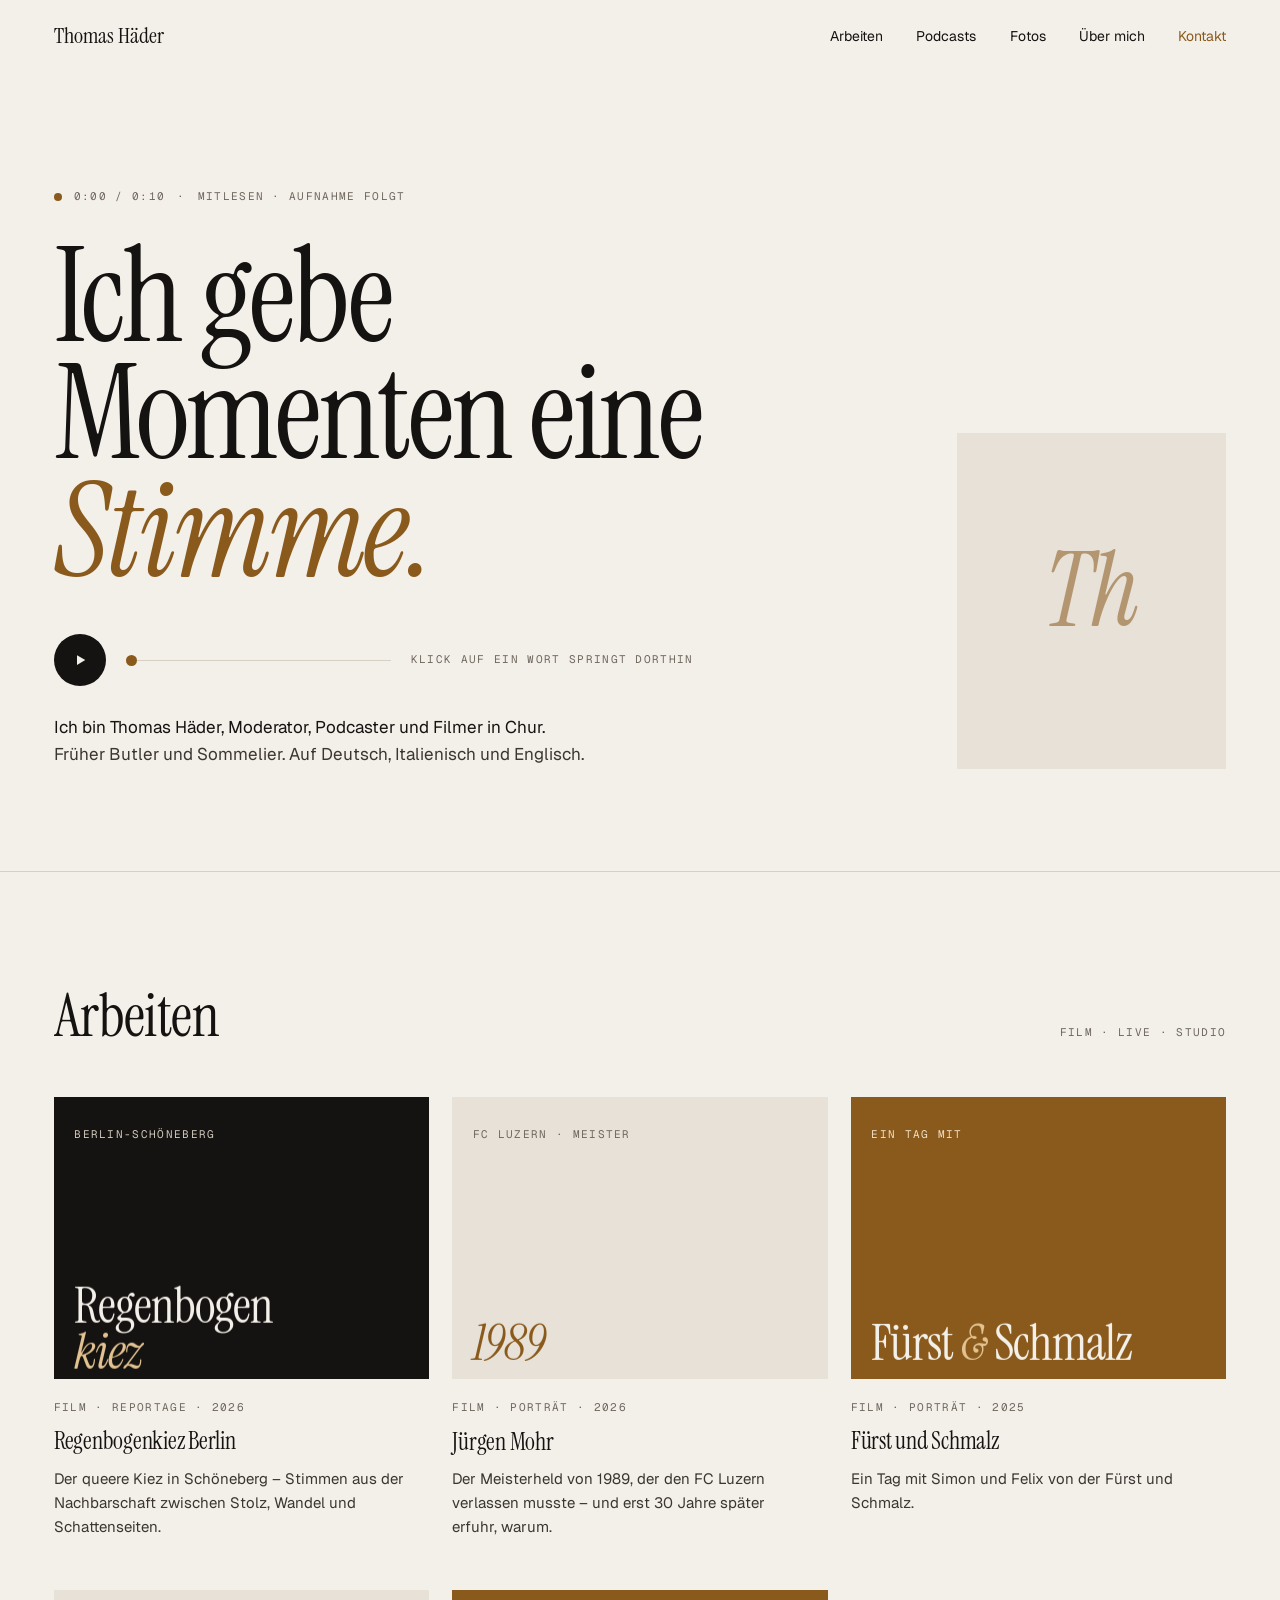
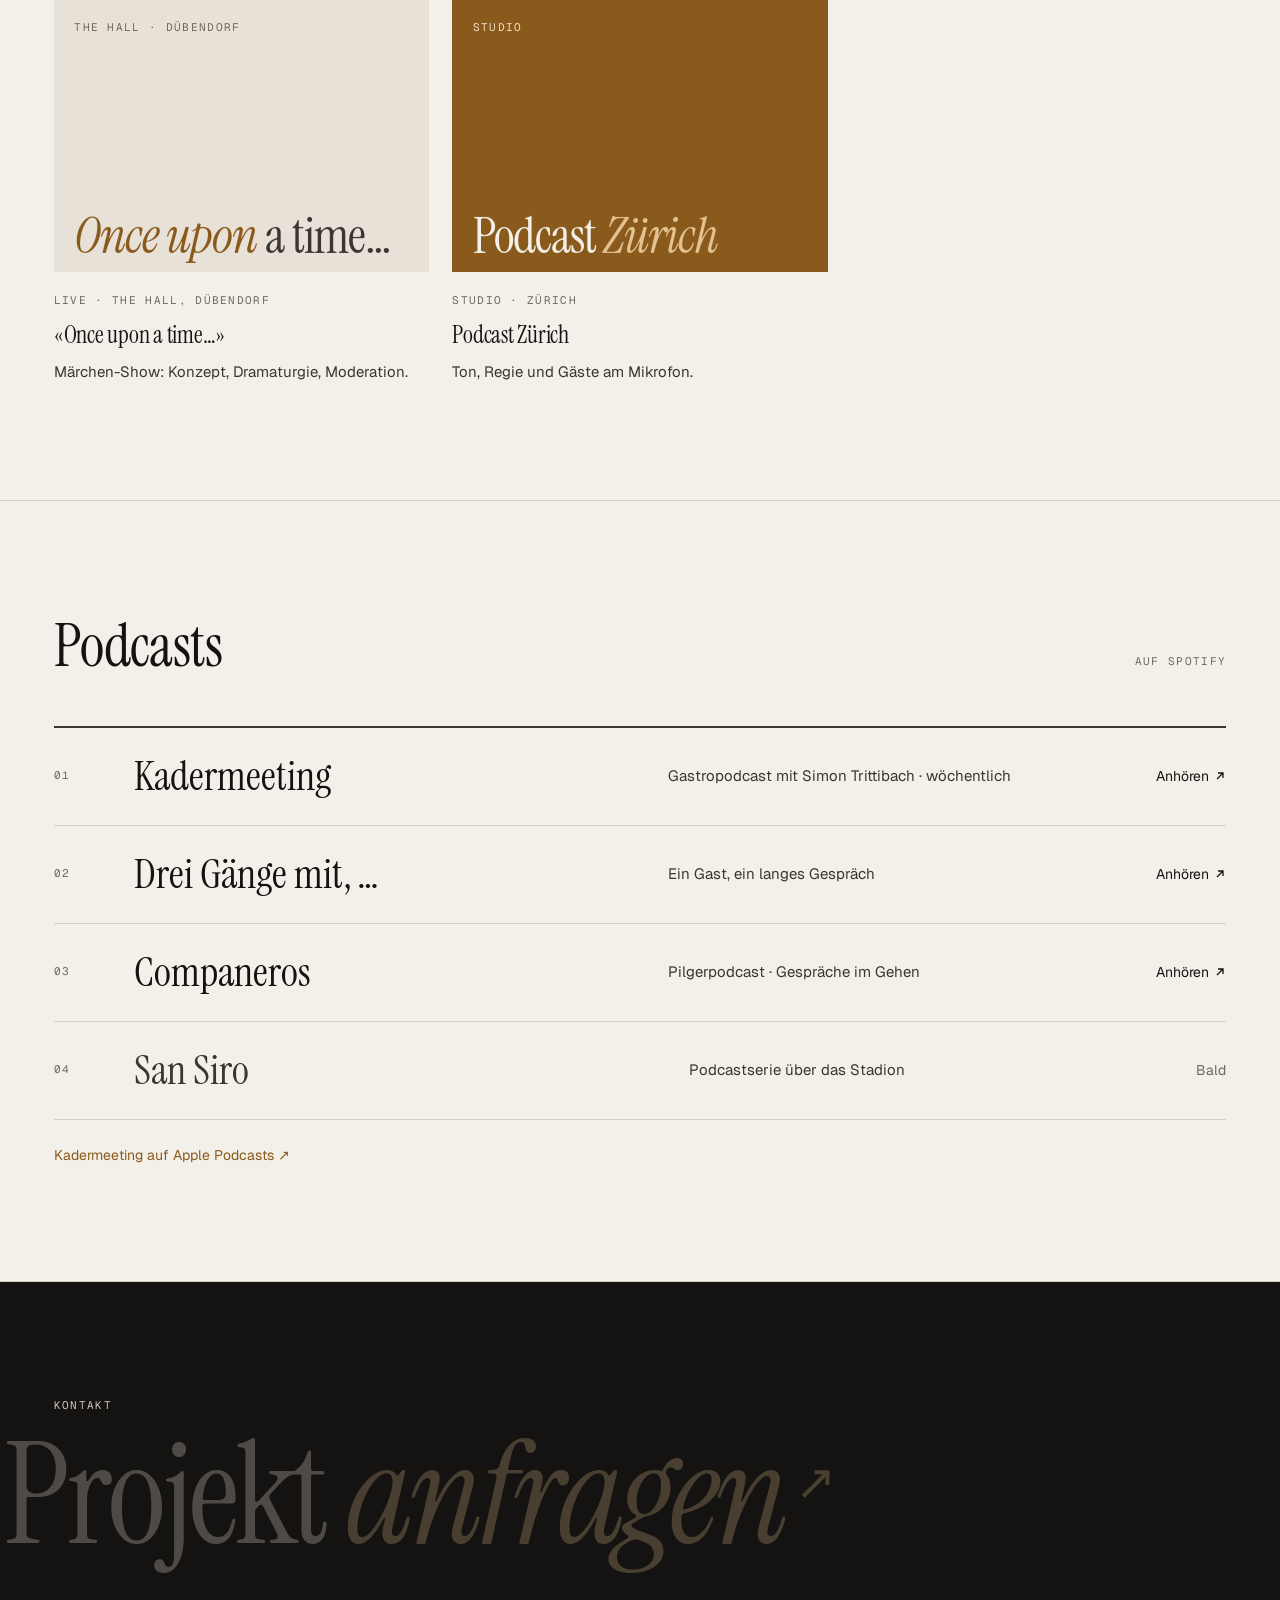
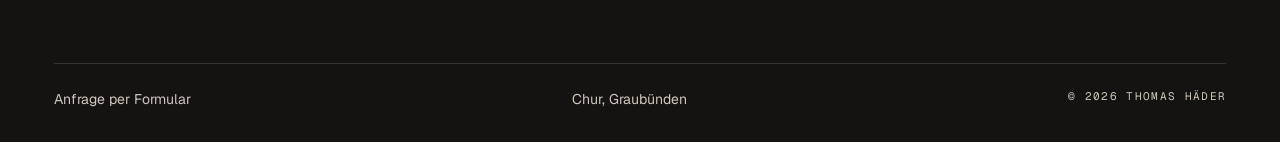
==== commit a4a87033: "Scroll-Erlebnis: Lenis, Text-Reveal und Parallax - Lenis (lokal) für weiches Scrollen am Desktop, sy" ====
--- a/public/index.html
+++ b/public/index.html
@@ -9,7 +9,7 @@
   <link rel="preload" href="assets/fonts/instrument-serif-latin-400-normal.woff2" as="font" type="font/woff2" crossorigin>
   <link rel="preload" href="assets/fonts/instrument-serif-latin-400-italic.woff2" as="font" type="font/woff2" crossorigin>
   <link rel="stylesheet" href="assets/css/style.css">
-  <script>document.documentElement.classList.add('js');</script>
+  <script>document.documentElement.classList.add('js');setTimeout(function(){document.documentElement.classList.add('motion-ready')},2500);</script>
 </head>
 <body>
   <a class="skip" href="#inhalt">Zum Inhalt springen</a>
@@ -133,7 +133,7 @@
           <p class="mono">Auf Spotify</p>
         </div>
         <ol class="shows">
-          <li>
+          <li class="reveal">
             <a class="show-row" href="https://open.spotify.com/show/7yO5dUglRkjZVX8m4LhknD" target="_blank" rel="noopener">
               <span class="mono nr">01</span>
               <span class="show-title">Kadermeeting</span>
@@ -141,7 +141,7 @@
               <span class="show-go">Anhören <svg viewBox="0 0 12 12" aria-hidden="true"><path d="M3 9l6-6M4 3h5v5" fill="none" stroke="currentColor" stroke-width="1.3"/></svg></span>
             </a>
           </li>
-          <li>
+          <li class="reveal">
             <a class="show-row" href="https://open.spotify.com/show/15kKWYeRcbJ69bHJuAAxgy" target="_blank" rel="noopener">
               <span class="mono nr">02</span>
               <span class="show-title">Drei Gänge mit, …</span>
@@ -149,7 +149,7 @@
               <span class="show-go">Anhören <svg viewBox="0 0 12 12" aria-hidden="true"><path d="M3 9l6-6M4 3h5v5" fill="none" stroke="currentColor" stroke-width="1.3"/></svg></span>
             </a>
           </li>
-          <li>
+          <li class="reveal">
             <a class="show-row" href="https://open.spotify.com/show/71mMojX0SqHyE8f4SGxnHT" target="_blank" rel="noopener">
               <span class="mono nr">03</span>
               <span class="show-title">Companeros</span>
@@ -157,7 +157,7 @@
               <span class="show-go">Anhören <svg viewBox="0 0 12 12" aria-hidden="true"><path d="M3 9l6-6M4 3h5v5" fill="none" stroke="currentColor" stroke-width="1.3"/></svg></span>
             </a>
           </li>
-          <li>
+          <li class="reveal">
             <div class="show-row is-soon">
               <span class="mono nr">04</span>
               <span class="show-title">San Siro</span>
@@ -184,7 +184,9 @@
   </footer>
 
   <script src="assets/lib/gsap.min.js" defer></script>
+  <script src="assets/lib/ScrollTrigger.min.js" defer></script>
   <script src="assets/lib/SplitText.min.js" defer></script>
+  <script src="assets/lib/lenis.min.js" defer></script>
   <script src="assets/js/main.js" defer></script>
 </body>
 </html>
--- a/public/assets/css/style.css
+++ b/public/assets/css/style.css
@@ -143,11 +143,11 @@
 .lede .spoken { color: var(--ink); }
 
 .portrait {
-  position: relative; aspect-ratio: 4 / 5; background: var(--paper-2); overflow: hidden;
+  position: relative; margin: 0; aspect-ratio: 4 / 5; background: var(--paper-2); overflow: hidden;
   display: grid; place-items: center;
 }
 .portrait img { position: absolute; inset: 0; width: 100%; height: 100%; object-fit: cover; }
-.monogram { font-family: var(--f-display); font-style: italic; font-size: clamp(4rem, 8vw, 7rem); color: var(--brass); opacity: .55; }
+.monogram { transform: translateY(var(--py, 0)); font-family: var(--f-display); font-style: italic; font-size: clamp(4rem, 8vw, 7rem); color: var(--brass); opacity: .55; }
 .portrait figcaption { position: absolute; left: 14px; bottom: 12px; }
 
 @media (max-width: 860px) {
@@ -172,16 +172,16 @@
   position: relative; aspect-ratio: 4 / 3; overflow: hidden; background: var(--paper-2);
   display: block; color: var(--ink);
 }
-.work-media img, .work-media video { position: absolute; inset: 0; width: 100%; height: 100%; object-fit: cover; transition: transform .9s var(--ease), opacity .4s var(--ease); }
+.work-media img, .work-media video { position: absolute; inset: 0; width: 100%; height: 100%; object-fit: cover; transform: translateY(var(--py, 0)) scale(var(--s, 1.1)); transition: transform .9s var(--ease), opacity .4s var(--ease); }
 .work-media video { opacity: 0; }
 .work.is-clip .work-media video { opacity: 1; }
-.work:hover .work-media img, .work:focus-within .work-media img { transform: scale(1.035); }
+.work:hover .work-media img, .work:focus-within .work-media img { --s: 1.14; }
 .work-media::after { /* dünne Fortschrittslinie für den Clip */
   content: ""; position: absolute; left: 0; bottom: 0; height: 2px; width: var(--clip, 0%); background: var(--champagne);
 }
 .poster { position: absolute; inset: 0; padding: clamp(14px, 1.6vw, 22px); display: flex; flex-direction: column; justify-content: space-between; transition: transform .9s var(--ease); }
 .work:hover .poster { transform: scale(1.035); }
-.poster-word { font-family: var(--f-display); font-size: clamp(2.4rem, 3.9vw, 3.6rem); line-height: .92; letter-spacing: -.02em; color: var(--ink-2); }
+.poster-word { transform: translateY(var(--py, 0)); will-change: transform; font-family: var(--f-display); font-size: clamp(2.4rem, 3.9vw, 3.6rem); line-height: .92; letter-spacing: -.02em; color: var(--ink-2); }
 .poster-word em { color: var(--brass); }
 .poster.dark { background: var(--ink); }
 .poster.dark .poster-word { color: var(--paper); }
@@ -252,7 +252,7 @@
 .about-grid { display: grid; grid-template-columns: clamp(220px, 26vw, 380px) minmax(0, 1fr); gap: clamp(2rem, 6vw, 7rem); align-items: end; }
 .about-grid h1 { font-size: clamp(2.75rem, 6.4vw, 6rem); line-height: .95; letter-spacing: -.02em; margin-top: 1.25rem; }
 .about-grid h1 em { color: var(--brass); }
-.about-text p { margin-top: 1.5rem; max-width: 38rem; color: var(--ink-2); font-size: 1.0625rem; }
+.about-text p:not(.mono) { margin-top: 1.5rem; max-width: 38rem; color: var(--ink-2); font-size: 1.0625rem; }
 .langs { display: flex; gap: .5rem; margin-top: 2rem; flex-wrap: wrap; }
 .langs span { border: 1px solid var(--line); border-radius: 99px; padding: .35rem .8rem; }
 @media (max-width: 820px) { .about-grid { grid-template-columns: 1fr; } .about-grid .portrait { width: min(70%, 300px); } }
@@ -275,8 +275,8 @@
 .photo { break-inside: avoid; margin-bottom: clamp(1rem, 1.8vw, 1.75rem); display: grid; gap: .6rem; }
 .photo.is-empty { aspect-ratio: var(--ar, 4 / 5); background: var(--paper-2); place-items: center; }
 .photo-open { display: block; width: 100%; padding: 0; border: 0; background: var(--paper-2); cursor: zoom-in; overflow: hidden; aspect-ratio: var(--ar, auto); }
-.photo-open img { width: 100%; height: 100%; object-fit: cover; transition: transform .9s var(--ease), filter .5s var(--ease); }
-.photo-open:hover img, .photo-open:focus-visible img { transform: scale(1.03); }
+.photo-open img { width: 100%; height: 100%; object-fit: cover; transform: translateY(var(--py, 0)) scale(var(--s, 1.1)); transition: transform .9s var(--ease), filter .5s var(--ease); }
+.photo-open:hover img, .photo-open:focus-visible img { --s: 1.13; }
 .photos:has(.photo-open:hover) .photo-open:not(:hover) img { filter: saturate(.6) brightness(.97); }
 
 .lightbox { border: 0; padding: 0; margin: 0; width: 100vw; height: 100dvh; max-width: none; max-height: none; background: var(--ink); color: var(--paper); }
@@ -348,6 +348,13 @@
 .site-foot { border-top: 1px solid var(--line); }
 .site-foot .wrap { display: flex; flex-wrap: wrap; justify-content: space-between; gap: 1rem; padding-block: 1.5rem; }
 
+/* ---------- Smooth Scrolling (Lenis) und Text-Reveal ---------- */
+html.lenis, html.lenis body { height: auto; }
+.lenis.lenis-smooth { scroll-behavior: auto !important; }
+.lenis.lenis-stopped { overflow: clip; }
+.lenis.lenis-smooth iframe { pointer-events: none; }
+.js:not(.motion-ready) .split-pending { visibility: hidden; }  /* verhindert ein Aufblitzen, bis SplitText bereit ist */
+
 /* ---------- Einblenden (einmal, nur unterhalb des Sichtbereichs) ---------- */
 .js .reveal.pending { opacity: 0; transform: translateY(18px); }
 .reveal { transition: opacity .8s var(--ease), transform .8s var(--ease); }
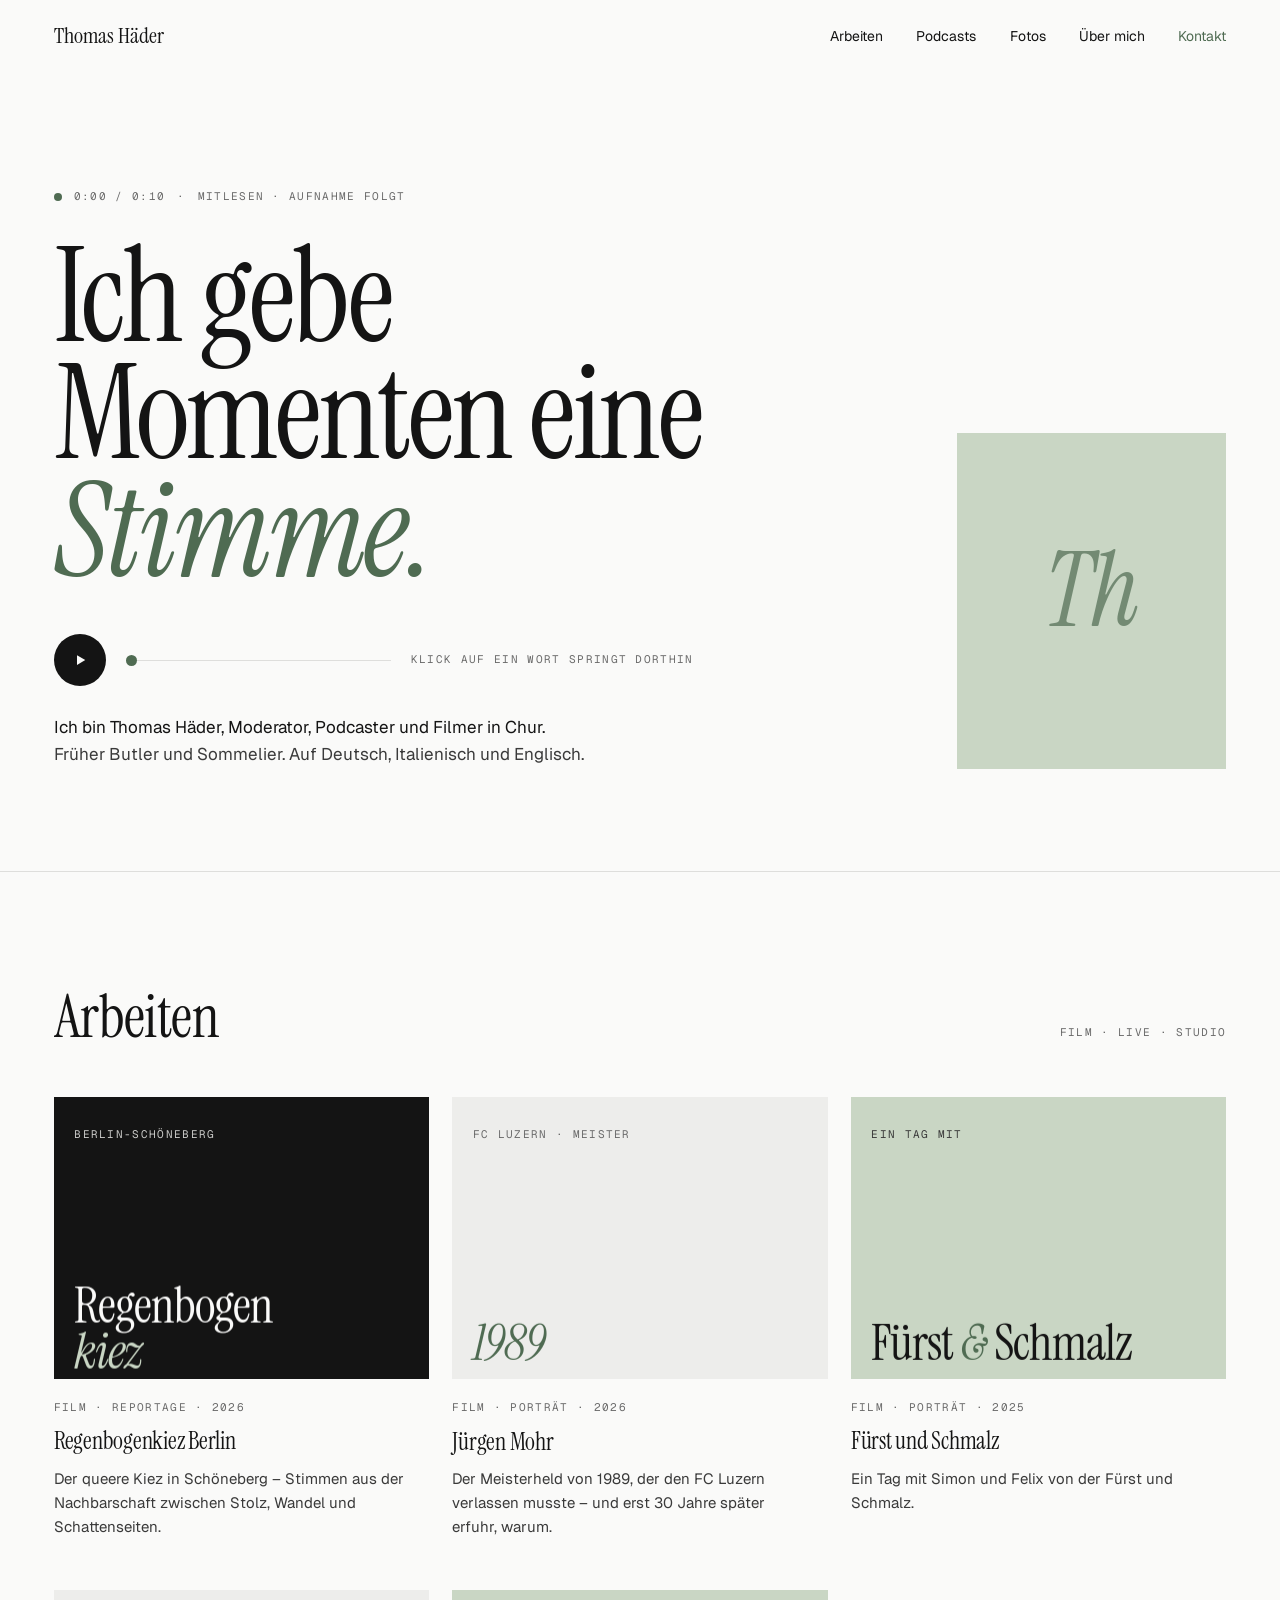
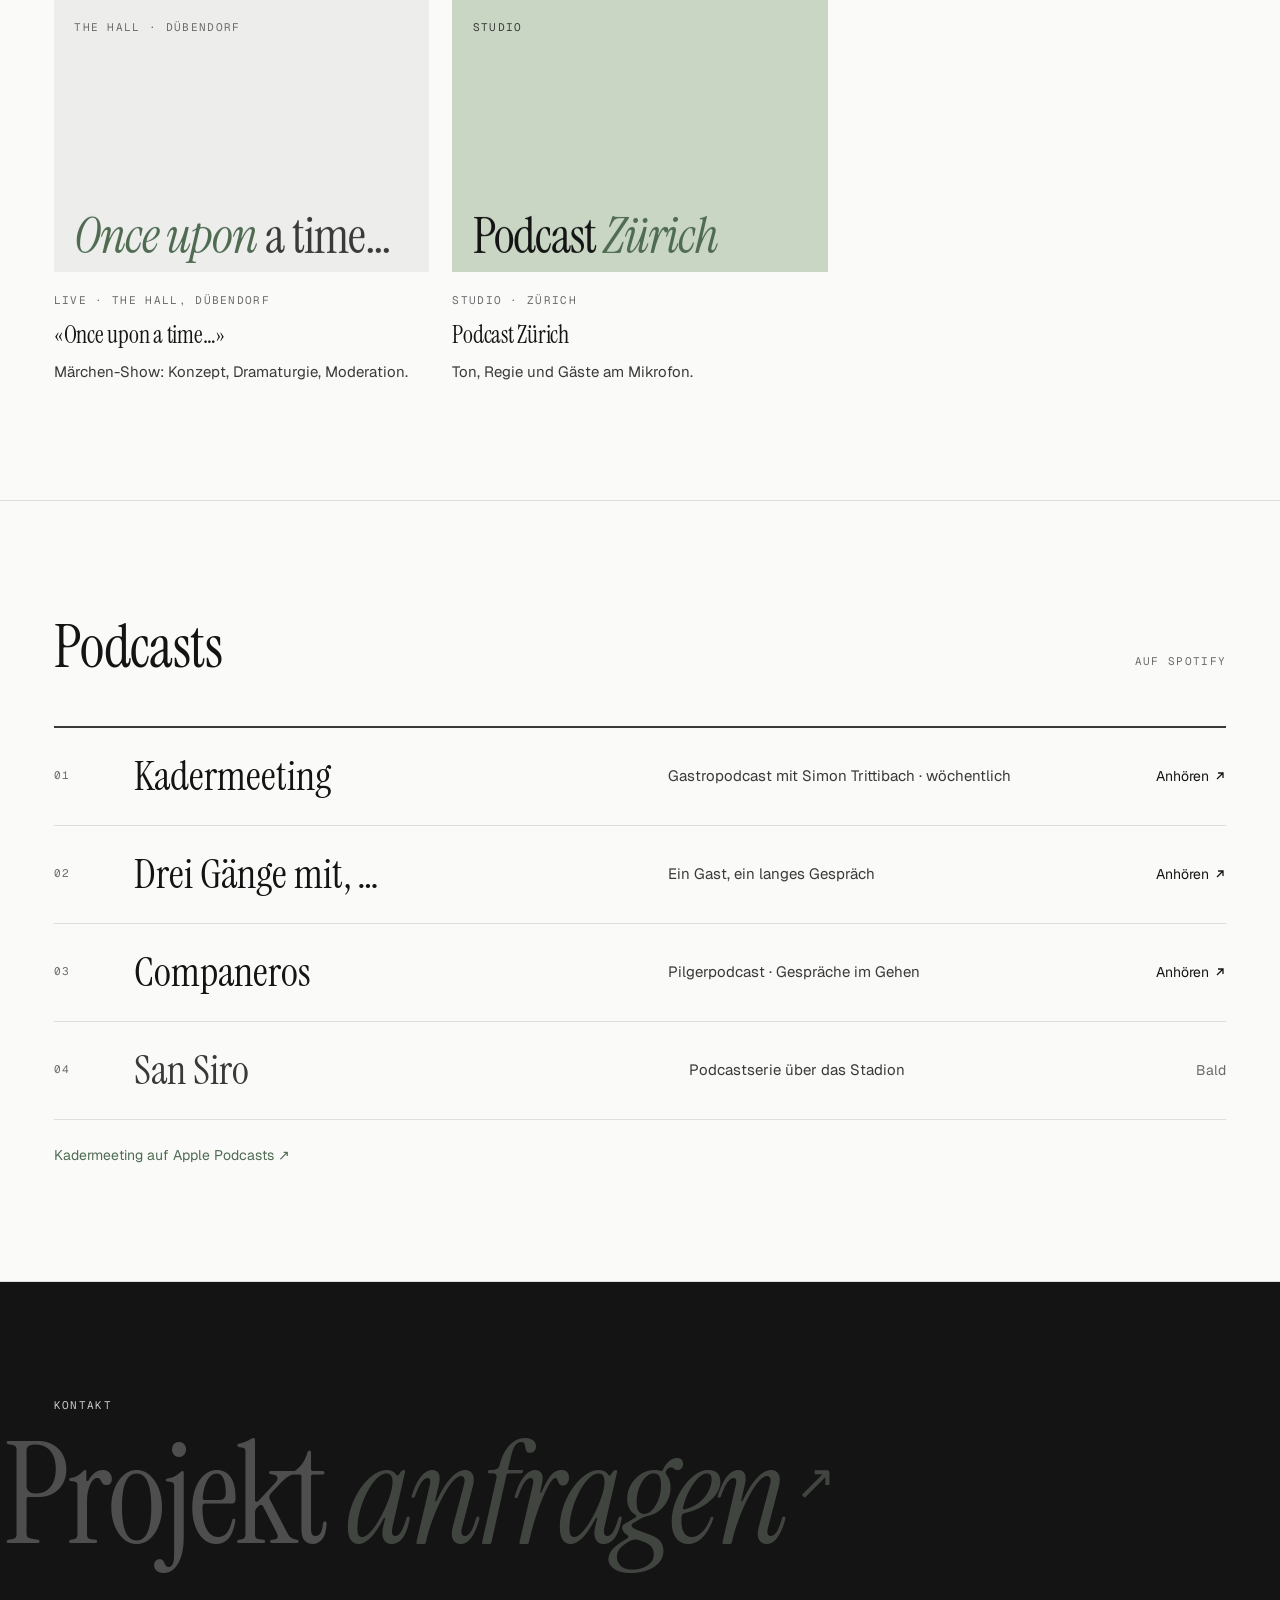
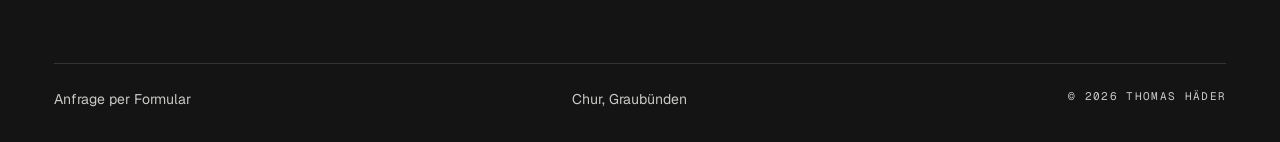
==== commit cb5c8cc6: "Farbpalette «Salbei»: Weiss, Grau, Schwarz mit blassem Salbei-Akzent - Variablen umbenannt: --accent" ====
--- a/public/index.html
+++ b/public/index.html
@@ -5,7 +5,7 @@
   <meta name="viewport" content="width=device-width, initial-scale=1, viewport-fit=cover">
   <title>Thomas Häder – Moderation, Podcast, Film · Chur</title>
   <meta name="description" content="Thomas Häder gibt Momenten eine Stimme: Moderator, Podcaster und Filmer aus Chur. Podcasts, Reportagen und Porträts.">
-  <meta name="theme-color" content="#f3efe9">
+  <meta name="theme-color" content="#fafaf9">
   <link rel="preload" href="assets/fonts/instrument-serif-latin-400-normal.woff2" as="font" type="font/woff2" crossorigin>
   <link rel="preload" href="assets/fonts/instrument-serif-latin-400-italic.woff2" as="font" type="font/woff2" crossorigin>
   <link rel="stylesheet" href="assets/css/style.css">
@@ -93,7 +93,7 @@
           <li class="work reveal">
             <a class="work-media" href="https://www.youtube.com/watch?v=-8p_kcNQvlM" target="_blank" rel="noopener" tabindex="-1" aria-hidden="true">
               <img src="assets/img/arbeiten/fuerst-und-schmalz.jpg" alt="" loading="lazy" onerror="this.remove()">
-              <span class="poster brass"><span class="mono">Ein Tag mit</span><span class="poster-word">Fürst <em>&amp;</em> Schmalz</span></span>
+              <span class="poster soft"><span class="mono">Ein Tag mit</span><span class="poster-word">Fürst <em>&amp;</em> Schmalz</span></span>
               <span class="watch">Ansehen ↗</span>
             </a>
             <p class="mono">Film · Porträt · 2025</p>
@@ -114,7 +114,7 @@
           <li class="work reveal">
             <a class="work-media" href="https://podcastzurich.com" target="_blank" rel="noopener" tabindex="-1" aria-hidden="true">
               <img src="assets/img/arbeiten/podcast-zuerich.jpg" alt="" loading="lazy" onerror="this.remove()">
-              <span class="poster brass"><span class="mono">Studio</span><span class="poster-word">Podcast <em>Zürich</em></span></span>
+              <span class="poster soft"><span class="mono">Studio</span><span class="poster-word">Podcast <em>Zürich</em></span></span>
               <span class="watch">Zum Studio ↗</span>
             </a>
             <p class="mono">Studio · Zürich</p>
--- a/public/assets/css/style.css
+++ b/public/assets/css/style.css
@@ -1,5 +1,5 @@
-/* Portfolio Thomas Häder – Gestaltung «Messing»
-   Leinen und Tinte, ein Akzent in Messing (Champagner auf dunklem Grund).
+/* Portfolio Thomas Häder – Gestaltung «Salbei»
+   Weiss, Grau und Schwarz, ein blasser Akzent in Salbei (tief für Text, blass für Flächen).
    Instrument Serif für die Stimme, Geist für Text, Geist Mono für Timecodes.
    Die einzige grosse Bewegung auf der Seite ist die Stimme im Hero. */
 
@@ -9,17 +9,17 @@
 @font-face { font-family: "Geist Mono"; font-style: normal; font-weight: 400; font-display: swap; src: url("../fonts/geist-mono-latin-400-normal.woff2") format("woff2"); }
 
 :root {
-  --paper: #f3efe9;      /* Leinen */
-  --paper-2: #e7e1d8;
-  --ink: #151311;        /* Tinte */
-  --ink-2: #3b3631;
-  --mute: #6f685f;       /* Metadaten, AA auf Leinen */
-  --next: #c9c2b8;       /* noch nicht gesprochen */
-  --line: #d6cfc4;
-  --ink-line: #39342f;
-  --brass: #8a5a1c;      /* Messing, 5:1 auf Leinen */
-  --champagne: #e2c290;  /* auf Tinte */
-  --on-ink: #cfc7bc;
+  --paper: #fafaf9;      /* Weiss */
+  --paper-2: #ededeb;    /* Hellgrau */
+  --ink: #141414;        /* Schwarz */
+  --ink-2: #3a3a3a;
+  --mute: #6b6b6b;       /* Grau, Metadaten (5,1:1 auf Weiss) */
+  --next: #c6c6c6;       /* noch nicht gesprochen */
+  --line: #dededc;
+  --ink-line: #333333;
+  --accent: #4f6b52;     /* Salbei tief: Text-Akzent (5,7:1 auf Weiss) */
+  --accent-soft: #c9d6c4;/* Salbei blass: Flächen und Akzent auf Schwarz (12:1) */
+  --on-ink: #c9c9c7;
 
   --f-display: "Instrument Serif", "Iowan Old Style", "Palatino Linotype", Georgia, serif;
   --f-body: "Geist", "Helvetica Neue", Arial, sans-serif;
@@ -46,11 +46,11 @@
 }
 img, video { max-width: 100%; display: block; }
 a { color: inherit; text-decoration: none; }
-:focus-visible { outline: 2px solid var(--brass); outline-offset: 4px; border-radius: 2px; }
+:focus-visible { outline: 2px solid var(--accent); outline-offset: 4px; border-radius: 2px; }
 h1, h2, h3 { font-family: var(--f-display); font-weight: 400; margin: 0; letter-spacing: -.01em; }
 em { font-style: italic; }
 p { margin: 0; }
-::selection { background: var(--champagne); color: var(--ink); }
+::selection { background: var(--accent-soft); color: var(--ink); }
 
 .wrap {
   max-width: var(--max);
@@ -84,7 +84,7 @@
 .nav a { position: relative; padding-block: .5rem; }
 .nav a::after { content: ""; position: absolute; left: 0; right: 100%; bottom: .2rem; height: 1px; background: currentColor; transition: right .35s var(--ease); }
 .nav a:hover::after, .nav a[aria-current="page"]::after { right: 0; }
-.nav .nav-cta { color: var(--brass); }
+.nav .nav-cta { color: var(--accent); }
 @media (max-width: 640px) {
   .nav .nav-hide-sm { display: none; }
   .site-head .wrap { min-height: 60px; }
@@ -94,7 +94,7 @@
 .hero { padding-block: clamp(3rem, 9vw, 8.5rem) clamp(3.5rem, 8vw, 7rem); border-bottom: 1px solid var(--line); }
 .hero-grid { display: grid; grid-template-columns: minmax(0, 1fr) clamp(220px, 21vw, 300px); gap: clamp(2rem, 6vw, 7rem); align-items: end; }
 .timecode { display: flex; align-items: center; gap: .75rem; margin-bottom: clamp(1.25rem, 2.5vw, 2rem); }
-.rec { width: 8px; height: 8px; border-radius: 50%; background: var(--brass); }
+.rec { width: 8px; height: 8px; border-radius: 50%; background: var(--accent); }
 .is-playing .rec { animation: rec 1.2s steps(2, jump-none) infinite; }
 @keyframes rec { 50% { opacity: .25; } }
 
@@ -105,13 +105,13 @@
   max-width: 11ch;
 }
 .voice-line .w, .lede .w { transition: color .35s var(--ease); }
-.voice-line .accent { font-style: italic; color: var(--brass); }
+.voice-line .accent { font-style: italic; color: var(--accent); }
 
 /* Zustand während die Stimme läuft (Klassen setzt main.js) */
 .is-voiced .voice-line .w, .is-voiced .lede .w { color: var(--next); cursor: pointer; }
 .is-voiced .voice-line .w.is-done, .is-voiced .lede .w.is-done { color: var(--ink); }
-.is-voiced .voice-line .w.is-now { color: var(--brass); font-style: italic; }
-.is-voiced .lede .w.is-now { color: var(--brass); }
+.is-voiced .voice-line .w.is-now { color: var(--accent); font-style: italic; }
+.is-voiced .lede .w.is-now { color: var(--accent); }
 .is-voiced .voice-line .accent { font-style: normal; }
 .voice-line .w:hover { text-decoration: underline; text-decoration-thickness: 1px; text-underline-offset: .12em; }
 
@@ -122,7 +122,7 @@
   display: grid; place-items: center; cursor: pointer;
   transition: transform .25s var(--ease), background .25s var(--ease);
 }
-.play:hover { background: var(--brass); }
+.play:hover { background: var(--accent); }
 .play:active { transform: scale(.94); }
 .play svg { width: 18px; height: 18px; }
 .play .i-pause, .play[aria-pressed="true"] .i-play { display: none; }
@@ -132,22 +132,22 @@
   -webkit-appearance: none; appearance: none; width: 100%; height: 20px; background: transparent; margin: 0; cursor: pointer;
   --p: 0%;
 }
-.seek::-webkit-slider-runnable-track { height: 1px; background: linear-gradient(to right, var(--brass) var(--p), var(--line) var(--p)); }
+.seek::-webkit-slider-runnable-track { height: 1px; background: linear-gradient(to right, var(--accent) var(--p), var(--line) var(--p)); }
 .seek::-moz-range-track { height: 1px; background: var(--line); }
-.seek::-moz-range-progress { height: 1px; background: var(--brass); }
-.seek::-webkit-slider-thumb { -webkit-appearance: none; width: 11px; height: 11px; border-radius: 50%; background: var(--brass); margin-top: -5px; border: 0; }
-.seek::-moz-range-thumb { width: 11px; height: 11px; border-radius: 50%; background: var(--brass); border: 0; }
+.seek::-moz-range-progress { height: 1px; background: var(--accent); }
+.seek::-webkit-slider-thumb { -webkit-appearance: none; width: 11px; height: 11px; border-radius: 50%; background: var(--accent); margin-top: -5px; border: 0; }
+.seek::-moz-range-thumb { width: 11px; height: 11px; border-radius: 50%; background: var(--accent); border: 0; }
 .hint { white-space: nowrap; }
 
 .lede { margin-top: 1.75rem; max-width: 34rem; font-size: 1.0625rem; color: var(--ink-2); }
 .lede .spoken { color: var(--ink); }
 
 .portrait {
-  position: relative; margin: 0; aspect-ratio: 4 / 5; background: var(--paper-2); overflow: hidden;
+  position: relative; margin: 0; aspect-ratio: 4 / 5; background: var(--accent-soft); overflow: hidden;
   display: grid; place-items: center;
 }
 .portrait img { position: absolute; inset: 0; width: 100%; height: 100%; object-fit: cover; }
-.monogram { transform: translateY(var(--py, 0)); font-family: var(--f-display); font-style: italic; font-size: clamp(4rem, 8vw, 7rem); color: var(--brass); opacity: .55; }
+.monogram { transform: translateY(var(--py, 0)); font-family: var(--f-display); font-style: italic; font-size: clamp(4rem, 8vw, 7rem); color: var(--accent); opacity: .7; }
 .portrait figcaption { position: absolute; left: 14px; bottom: 12px; }
 
 @media (max-width: 860px) {
@@ -177,20 +177,20 @@
 .work.is-clip .work-media video { opacity: 1; }
 .work:hover .work-media img, .work:focus-within .work-media img { --s: 1.14; }
 .work-media::after { /* dünne Fortschrittslinie für den Clip */
-  content: ""; position: absolute; left: 0; bottom: 0; height: 2px; width: var(--clip, 0%); background: var(--champagne);
+  content: ""; position: absolute; left: 0; bottom: 0; height: 2px; width: var(--clip, 0%); background: var(--accent-soft);
 }
 .poster { position: absolute; inset: 0; padding: clamp(14px, 1.6vw, 22px); display: flex; flex-direction: column; justify-content: space-between; transition: transform .9s var(--ease); }
 .work:hover .poster { transform: scale(1.035); }
 .poster-word { transform: translateY(var(--py, 0)); will-change: transform; font-family: var(--f-display); font-size: clamp(2.4rem, 3.9vw, 3.6rem); line-height: .92; letter-spacing: -.02em; color: var(--ink-2); }
-.poster-word em { color: var(--brass); }
+.poster-word em { color: var(--accent); }
 .poster.dark { background: var(--ink); }
 .poster.dark .poster-word { color: var(--paper); }
-.poster.dark .poster-word em { color: var(--champagne); }
+.poster.dark .poster-word em { color: var(--accent-soft); }
 .poster.dark .mono { color: var(--on-ink); }
-.poster.brass { background: var(--brass); }
-.poster.brass .poster-word { color: var(--paper); }
-.poster.brass .poster-word em { color: var(--champagne); }
-.poster.brass .mono { color: #f0dfc4; }
+.poster.soft { background: var(--accent-soft); }
+.poster.soft .poster-word { color: var(--ink); }
+.poster.soft .poster-word em { color: var(--accent); }
+.poster.soft .mono { color: var(--ink-2); }
 .watch {
   position: absolute; right: 12px; bottom: 12px; z-index: 2;
   font-family: var(--f-mono); font-size: .6875rem; letter-spacing: .12em; text-transform: uppercase;
@@ -217,13 +217,13 @@
 .show-desc { font-size: .9375rem; color: var(--ink-2); }
 .show-go { font-size: .875rem; white-space: nowrap; display: inline-flex; align-items: center; gap: .35rem; transition: color .3s var(--ease); }
 .show-go svg { width: 12px; height: 12px; transition: transform .35s var(--ease); }
-a.show-row:hover .show-title, a.show-row:focus-visible .show-title { color: var(--brass); font-style: italic; }
-a.show-row:hover .show-go { color: var(--brass); }
+a.show-row:hover .show-title, a.show-row:focus-visible .show-title { color: var(--accent); font-style: italic; }
+a.show-row:hover .show-go { color: var(--accent); }
 a.show-row:hover .show-go svg { transform: translate(3px, -3px); }
 .show-row.is-soon .show-title { color: var(--ink-2); }
 .show-row.is-soon .show-go { color: var(--mute); }
 .show-more { display: flex; flex-wrap: wrap; gap: .5rem 1.5rem; margin-top: 1.5rem; font-size: .875rem; }
-.show-more a { color: var(--brass); }
+.show-more a { color: var(--accent); }
 .show-more a:hover { color: var(--ink); }
 @media (max-width: 760px) {
   .show-row { grid-template-columns: 2.25rem minmax(0, 1fr) auto; gap: .35rem 1rem; }
@@ -235,23 +235,23 @@
 .closing { background: var(--ink); color: var(--paper); padding-block: clamp(4rem, 9vw, 8rem) 2rem; }
 .closing .mono { color: var(--on-ink); }
 .closing-cta { display: inline-block; margin-top: 1rem; font-family: var(--f-display); font-size: clamp(3.5rem, 11vw, 10rem); line-height: .92; letter-spacing: -.025em; }
-.closing-cta em { color: var(--champagne); transition: letter-spacing .5s var(--ease); }
+.closing-cta em { color: var(--accent-soft); transition: letter-spacing .5s var(--ease); }
 .closing-cta:hover em { letter-spacing: .01em; }
-.closing-cta .arrow { display: inline-block; font-family: var(--f-body); font-size: .35em; vertical-align: .9em; margin-left: .2em; color: var(--champagne); transition: transform .4s var(--ease); }
+.closing-cta .arrow { display: inline-block; font-family: var(--f-body); font-size: .35em; vertical-align: .9em; margin-left: .2em; color: var(--accent-soft); transition: transform .4s var(--ease); }
 .closing-cta:hover .arrow { transform: translate(.15em, -.15em); }
 .foot-row {
   display: flex; flex-wrap: wrap; justify-content: space-between; gap: 1rem 2rem;
   margin-top: clamp(4rem, 8vw, 7rem); padding-top: 1.5rem; border-top: 1px solid var(--ink-line);
   font-size: .875rem; color: var(--on-ink);
 }
-.foot-row a:hover { color: var(--champagne); }
+.foot-row a:hover { color: var(--accent-soft); }
 .foot-row .mono { color: var(--on-ink); }
 
 /* ---------- Über mich ---------- */
 .page-intro { padding-block: clamp(3rem, 8vw, 7rem); border-bottom: 1px solid var(--line); }
 .about-grid { display: grid; grid-template-columns: clamp(220px, 26vw, 380px) minmax(0, 1fr); gap: clamp(2rem, 6vw, 7rem); align-items: end; }
 .about-grid h1 { font-size: clamp(2.75rem, 6.4vw, 6rem); line-height: .95; letter-spacing: -.02em; margin-top: 1.25rem; }
-.about-grid h1 em { color: var(--brass); }
+.about-grid h1 em { color: var(--accent); }
 .about-text p:not(.mono) { margin-top: 1.5rem; max-width: 38rem; color: var(--ink-2); font-size: 1.0625rem; }
 .langs { display: flex; gap: .5rem; margin-top: 2rem; flex-wrap: wrap; }
 .langs span { border: 1px solid var(--line); border-radius: 99px; padding: .35rem .8rem; }
@@ -259,7 +259,7 @@
 
 .quote { background: var(--ink); color: var(--paper); padding-block: clamp(4rem, 9vw, 8rem); }
 .quote p { font-family: var(--f-display); font-size: clamp(2rem, 4.6vw, 4rem); line-height: 1.05; max-width: 22ch; letter-spacing: -.015em; }
-.quote em { color: var(--champagne); }
+.quote em { color: var(--accent-soft); }
 
 .stations { list-style: none; margin: 0; padding: 0; border-top: 2px solid var(--ink-2); }
 .stations li { display: grid; grid-template-columns: 9rem minmax(0, 1fr) minmax(0, 1.2fr); gap: 1.5rem; padding-block: 1.5rem; border-bottom: 1px solid var(--line); align-items: baseline; }
@@ -269,7 +269,7 @@
 
 /* ---------- Fotos ---------- */
 .photos-intro h1 { font-size: clamp(3.5rem, 10vw, 9rem); line-height: .9; letter-spacing: -.025em; margin-top: 1.25rem; }
-.photos-intro h1 em { color: var(--brass); }
+.photos-intro h1 em { color: var(--accent); }
 .photos-lede { margin-top: 1.5rem; max-width: 34rem; color: var(--ink-2); font-size: 1.0625rem; }
 .photos { list-style: none; margin: 0; padding: 0; columns: 3 300px; column-gap: clamp(1rem, 1.8vw, 1.75rem); }
 .photo { break-inside: avoid; margin-bottom: clamp(1rem, 1.8vw, 1.75rem); display: grid; gap: .6rem; }
@@ -286,7 +286,7 @@
 .lightbox img { max-width: 100%; max-height: calc(100dvh - 9rem); width: auto; height: auto; object-fit: contain; view-transition-name: foto; }
 .lightbox figcaption, .lightbox .lb-count { color: var(--on-ink); }
 .lb-btn { position: absolute; border: 0; background: none; color: var(--paper); font: 400 1.75rem/1 var(--f-body); width: 3rem; height: 3rem; cursor: pointer; border-radius: 50%; transition: color .2s var(--ease), background .2s var(--ease); }
-.lb-btn:hover { color: var(--champagne); background: rgba(255, 255, 255, .06); }
+.lb-btn:hover { color: var(--accent-soft); background: rgba(255, 255, 255, .06); }
 .lb-close { top: 1rem; right: 1rem; }
 .lb-prev { left: 1rem; top: 50%; transform: translateY(-50%); }
 .lb-next { right: 1rem; top: 50%; transform: translateY(-50%); }
@@ -298,13 +298,13 @@
 .contact-invite { background: var(--ink); color: var(--paper); padding: clamp(3rem, 7vw, 6rem) var(--gutter); display: flex; flex-direction: column; gap: 1.5rem; }
 .contact-invite .mono { color: var(--on-ink); }
 .contact-invite h1 { font-size: clamp(2.75rem, 5.6vw, 5.25rem); line-height: .95; letter-spacing: -.02em; }
-.contact-invite h1 em { color: var(--champagne); }
+.contact-invite h1 em { color: var(--accent-soft); }
 .contact-invite p { color: var(--on-ink); max-width: 30rem; }
 .facts { margin: auto 0 0; display: grid; gap: 1rem; padding-top: 2rem; border-top: 1px solid var(--ink-line); }
 .facts div { display: grid; grid-template-columns: 6rem 1fr; gap: 1rem; }
 .facts dt { font-family: var(--f-mono); font-size: .6875rem; letter-spacing: .12em; text-transform: uppercase; color: var(--on-ink); padding-top: .2rem; }
 .facts dd { margin: 0; }
-.facts a { color: var(--champagne); }
+.facts a { color: var(--accent-soft); }
 .facts a:hover { color: var(--paper); }
 @media (max-width: 900px) { .contact { grid-template-columns: 1fr; } }
 
@@ -319,8 +319,8 @@
   transition: border-color .25s var(--ease);
 }
 .field textarea { min-height: 9rem; resize: vertical; }
-.field input:focus, .field textarea:focus { outline: none; border-bottom-color: var(--brass); }
-.field input:focus-visible, .field textarea:focus-visible { box-shadow: 0 1px 0 var(--brass); }
+.field input:focus, .field textarea:focus { outline: none; border-bottom-color: var(--accent); }
+.field input:focus-visible, .field textarea:focus-visible { box-shadow: 0 1px 0 var(--accent); }
 .field [aria-invalid="true"] { border-bottom-color: #a3281b; }
 .err { font-size: .8125rem; color: #a3281b; min-height: 1em; }
 .form fieldset { border: 0; padding: 0; margin: 0; }
@@ -330,7 +330,7 @@
 .pill span { display: inline-block; padding: .55rem 1rem; border: 1px solid var(--line); border-radius: 99px; font-size: .875rem; cursor: pointer; transition: background .2s var(--ease), color .2s var(--ease), border-color .2s var(--ease); }
 .pill:hover span { border-color: var(--ink-2); }
 .pill input:checked + span { background: var(--ink); border-color: var(--ink); color: var(--paper); }
-.pill input:focus-visible + span { outline: 2px solid var(--brass); outline-offset: 3px; }
+.pill input:focus-visible + span { outline: 2px solid var(--accent); outline-offset: 3px; }
 .hp { position: absolute; left: -9999px; }
 .form-foot { display: flex; flex-wrap: wrap; align-items: center; gap: 1rem 1.5rem; }
 .form-foot small { color: var(--mute); }
@@ -339,7 +339,7 @@
   padding: 1rem 1.5rem; border-radius: 99px; border: 1px solid var(--ink); background: var(--ink); color: var(--paper); cursor: pointer;
   transition: background .25s var(--ease), border-color .25s var(--ease);
 }
-.btn:hover { background: var(--brass); border-color: var(--brass); }
+.btn:hover { background: var(--accent); border-color: var(--accent); }
 .btn:disabled { opacity: .6; cursor: progress; }
 .form-status { min-height: 1.5em; }
 .form-status.ok { color: #2f6b3a; }
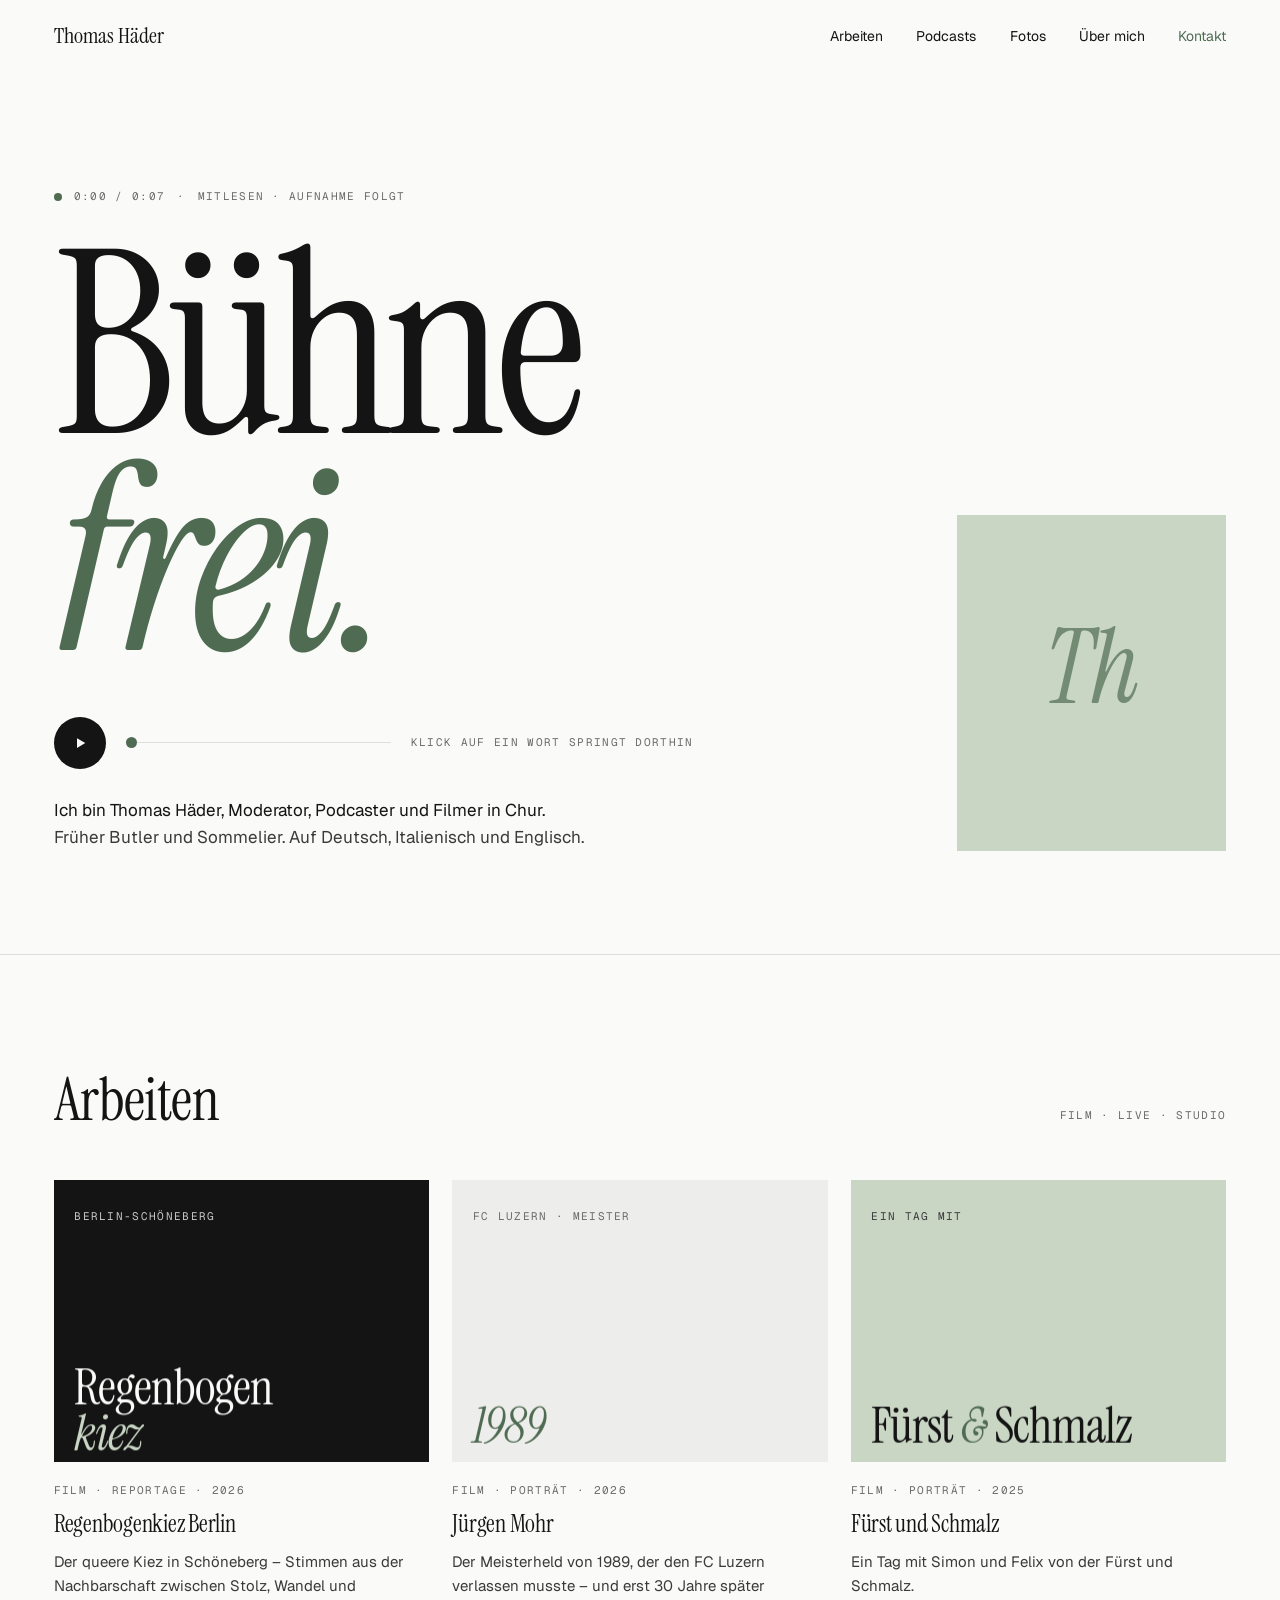
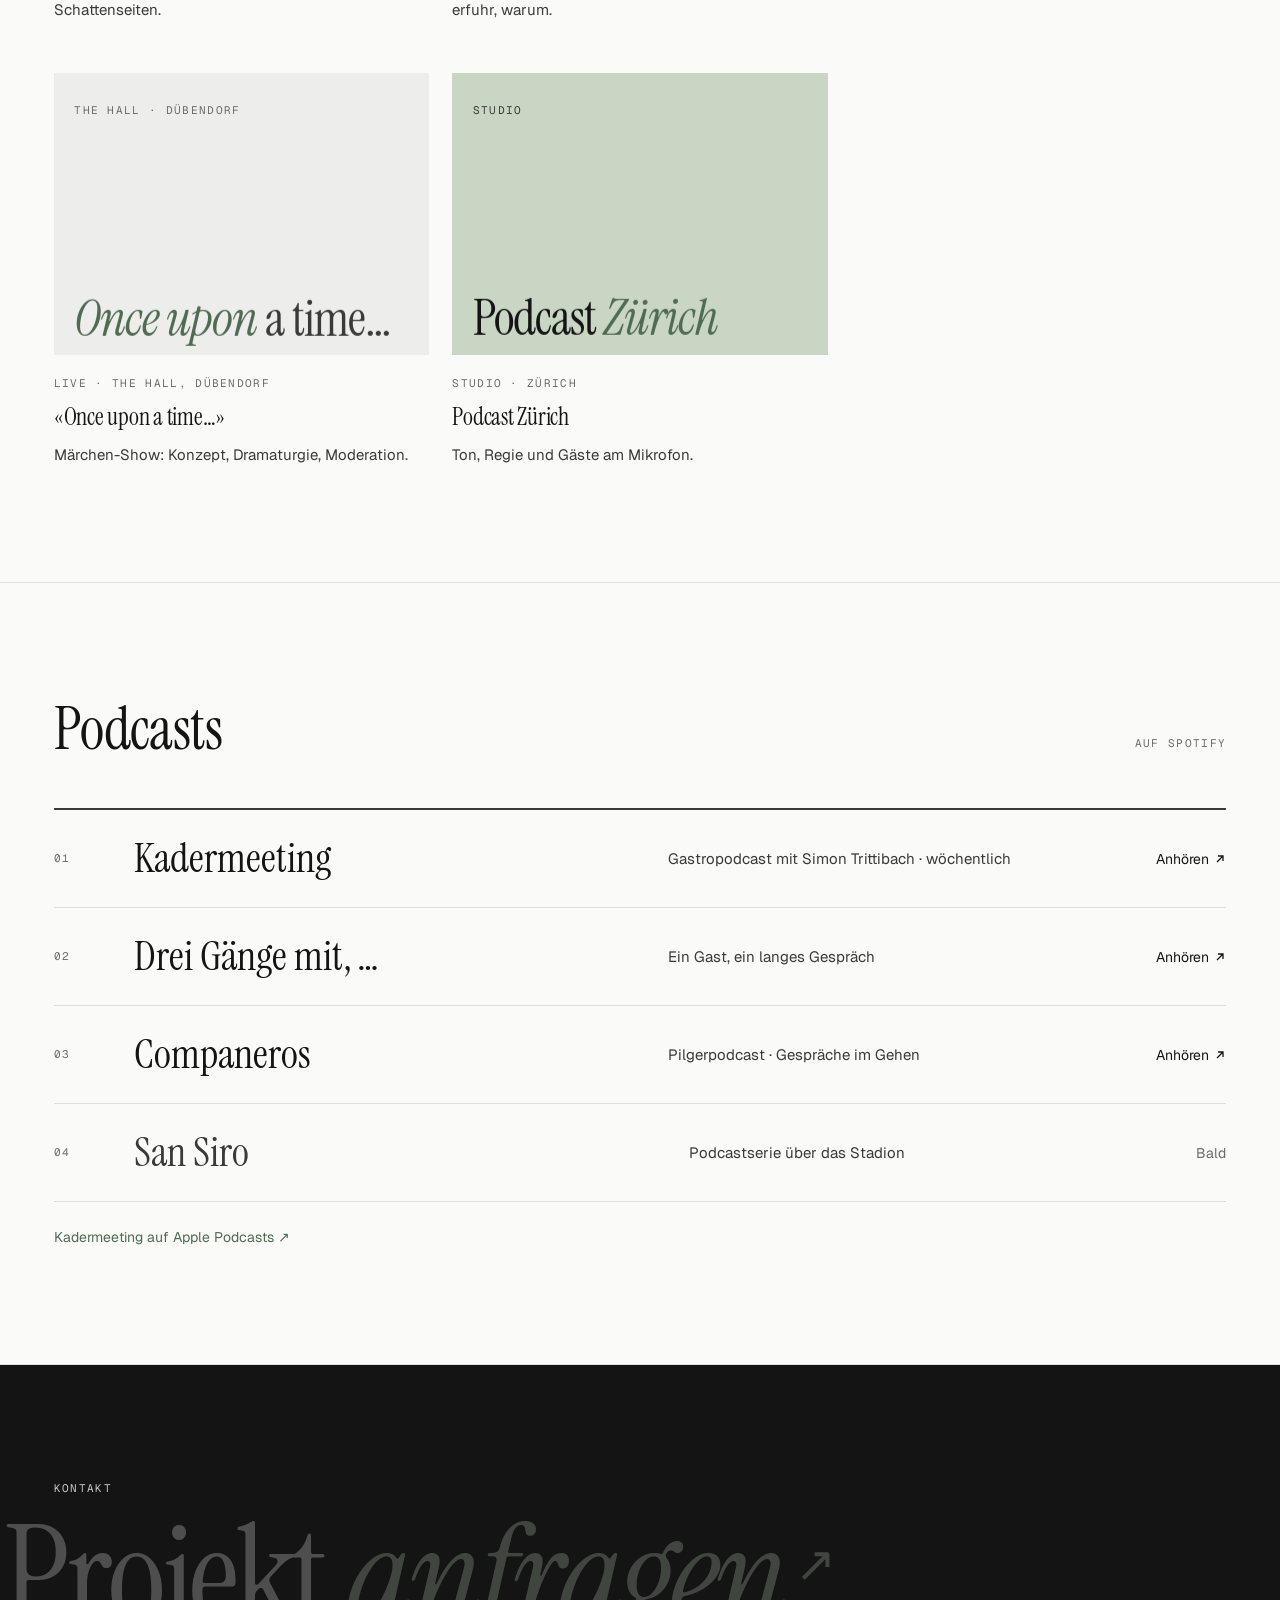
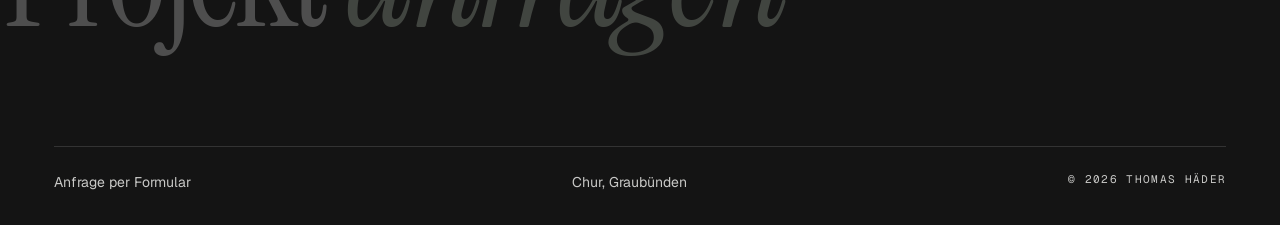
==== commit 56b17a87: "Hero-Satz «Bühne frei.» statt «Ich gebe Momenten eine Stimme.» - Grössere Schrift, neue Zeitmarken (" ====
--- a/public/index.html
+++ b/public/index.html
@@ -4,7 +4,7 @@
   <meta charset="utf-8">
   <meta name="viewport" content="width=device-width, initial-scale=1, viewport-fit=cover">
   <title>Thomas Häder – Moderation, Podcast, Film · Chur</title>
-  <meta name="description" content="Thomas Häder gibt Momenten eine Stimme: Moderator, Podcaster und Filmer aus Chur. Podcasts, Reportagen und Porträts.">
+  <meta name="description" content="Bühne frei: Thomas Häder, Moderator, Podcaster und Filmer aus Chur. Podcasts, Reportagen und Porträts.">
   <meta name="theme-color" content="#fafaf9">
   <link rel="preload" href="assets/fonts/instrument-serif-latin-400-normal.woff2" as="font" type="font/woff2" crossorigin>
   <link rel="preload" href="assets/fonts/instrument-serif-latin-400-italic.woff2" as="font" type="font/woff2" crossorigin>
@@ -28,12 +28,12 @@
   </header>
 
   <main id="inhalt">
-    <!-- Hero: die Stimme schreibt den Satz -->
+    <!-- Hero: «Bühne frei.» – die Stimme schreibt den Satz -->
     <section class="hero" id="stimme" aria-labelledby="hero-titel">
       <div class="wrap hero-grid">
         <div>
-          <p class="timecode mono"><span class="rec" aria-hidden="true"></span><span class="voice-time">0:00 / 0:10</span><span aria-hidden="true">·</span><span class="voice-label">Hören, wer ich bin</span></p>
-          <h1 id="hero-titel" class="voice-line" data-times="0.30 0.62 0.98 1.62 1.98">Ich gebe Momenten eine <span class="accent">Stimme.</span></h1>
+          <p class="timecode mono"><span class="rec" aria-hidden="true"></span><span class="voice-time">0:00 / 0:07</span><span aria-hidden="true">·</span><span class="voice-label">Hören, wer ich bin</span></p>
+          <h1 id="hero-titel" class="voice-line" data-times="0.35 0.95">Bühne <span class="accent">frei.</span></h1>
 
           <div class="player">
             <button class="play" type="button" aria-pressed="false" aria-label="Stimme abspielen">
@@ -42,12 +42,12 @@
             </button>
             <div class="seek-wrap">
               <label class="sr-only" for="seek">Position in der Aufnahme</label>
-              <input class="seek" id="seek" type="range" min="0" max="10" step="0.1" value="0" aria-valuetext="0:00 von 0:10">
+              <input class="seek" id="seek" type="range" min="0" max="7" step="0.1" value="0" aria-valuetext="0:00 von 0:07">
             </div>
             <span class="mono hint">Klick auf ein Wort springt dorthin</span>
           </div>
 
-          <p class="lede"><span class="spoken" data-times="3.40 3.62 3.86 4.24 4.86 5.66 6.38 6.56 7.10 7.28">Ich bin Thomas Häder, Moderator, Podcaster und Filmer in Chur.</span> Früher Butler und Sommelier. Auf Deutsch, Italienisch und Englisch.</p>
+          <p class="lede"><span class="spoken" data-times="2.00 2.22 2.46 2.84 3.46 4.26 4.98 5.16 5.70 5.88">Ich bin Thomas Häder, Moderator, Podcaster und Filmer in Chur.</span> Früher Butler und Sommelier. Auf Deutsch, Italienisch und Englisch.</p>
 
           <audio id="stimme-audio" preload="metadata" src="assets/audio/stimme.mp3"></audio>
         </div>
--- a/public/assets/css/style.css
+++ b/public/assets/css/style.css
@@ -99,9 +99,9 @@
 @keyframes rec { 50% { opacity: .25; } }
 
 .voice-line {
-  font-size: clamp(3.5rem, 10.2vw, 9.25rem);
-  line-height: .9;
-  letter-spacing: -.025em;
+  font-size: clamp(5rem, 21vw, 16rem);
+  line-height: .85;
+  letter-spacing: -.035em;
   max-width: 11ch;
 }
 .voice-line .w, .lede .w { transition: color .35s var(--ease); }
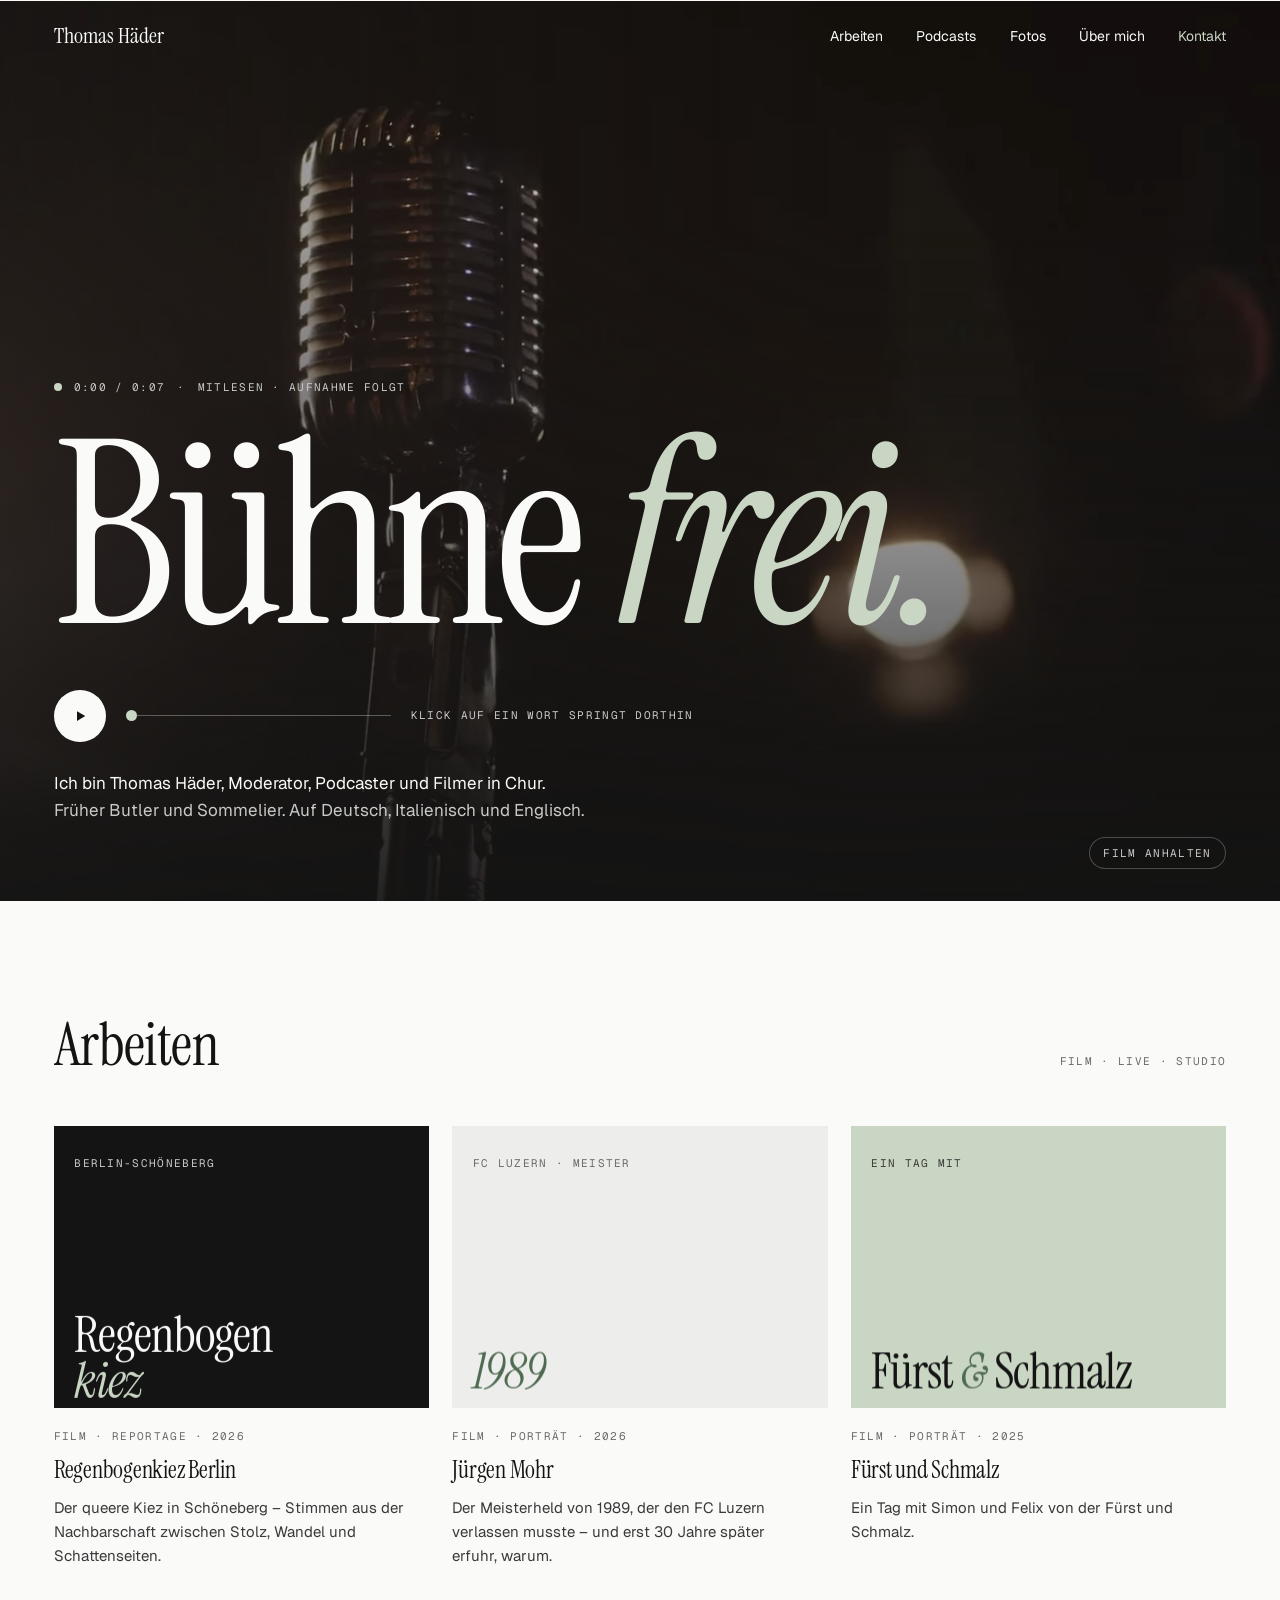
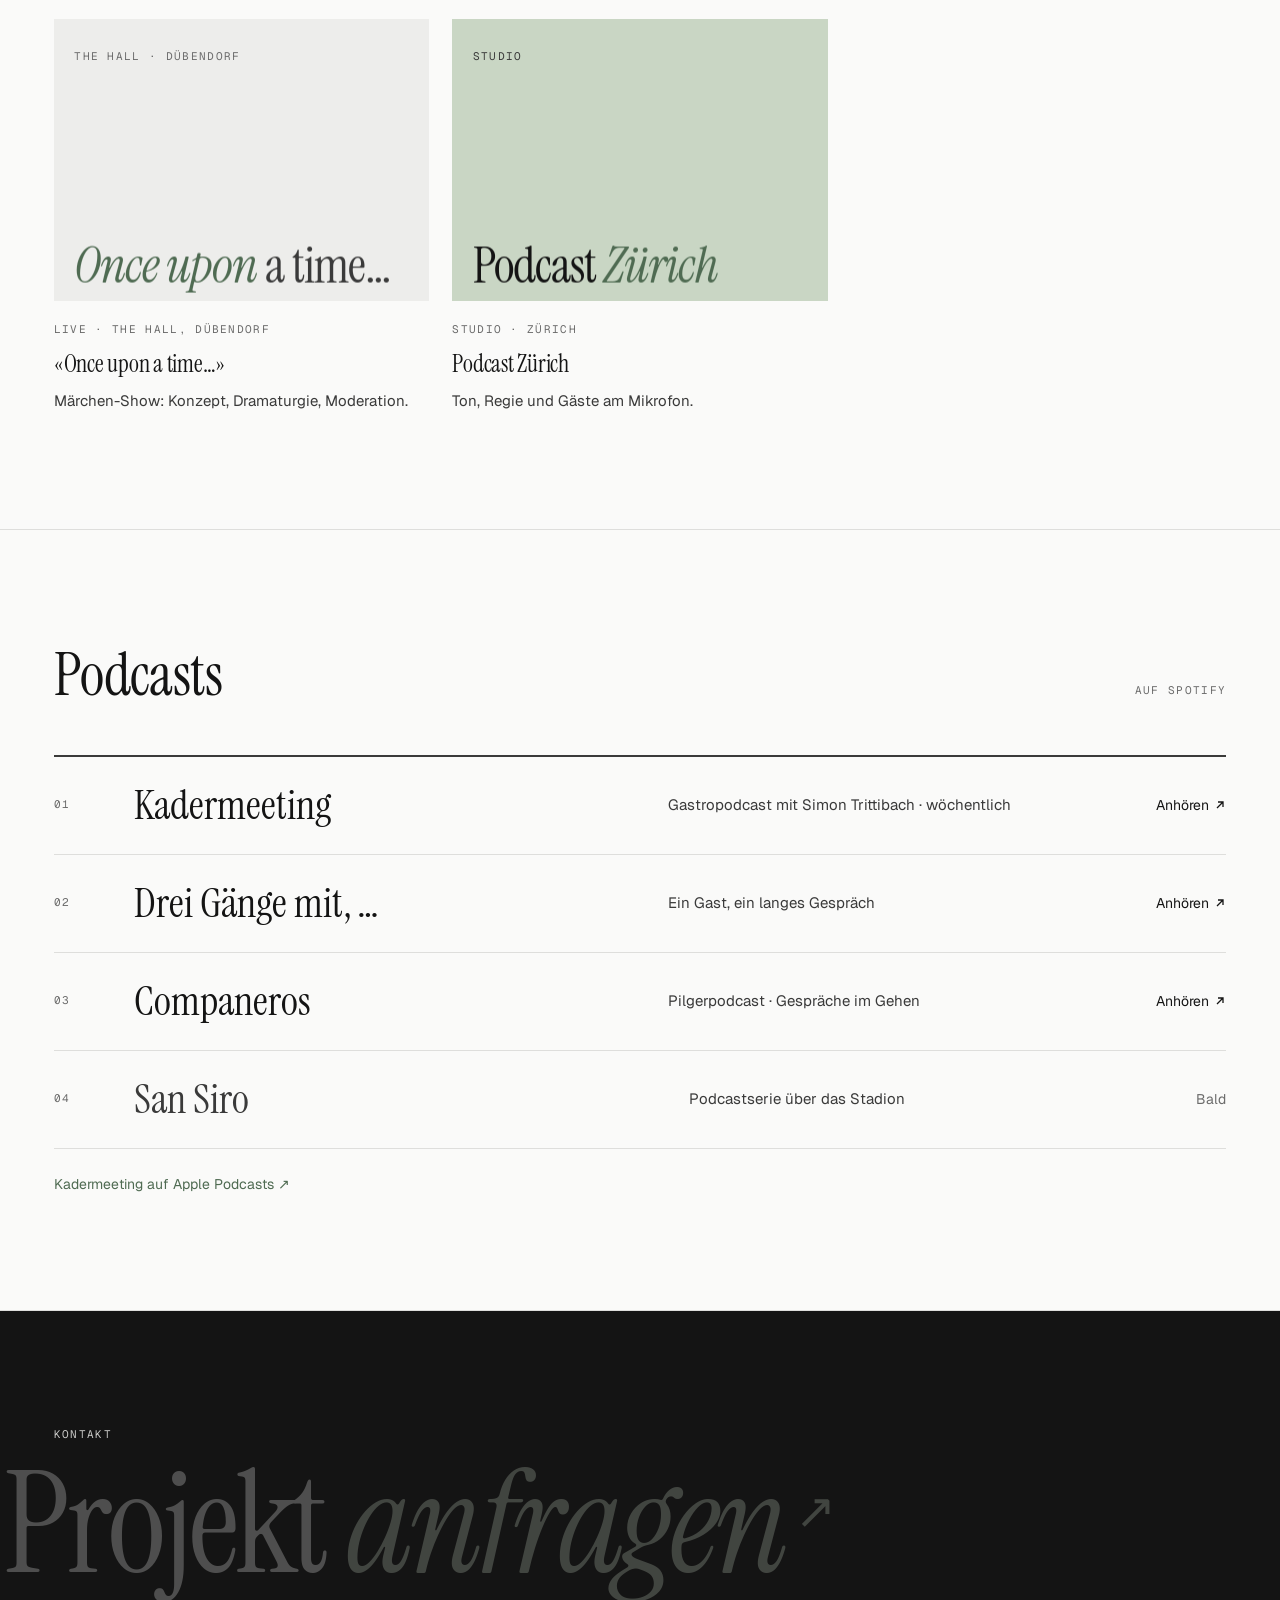
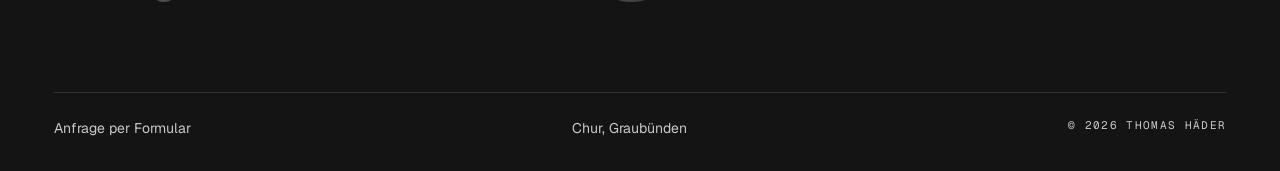
==== commit 13a31a97: "Startfilm: Retro-Mikrofon im Spotlight hinter «Bühne frei.» - Vollbild-Hero mit stummem Loop (WebM/V" ====
--- a/public/index.html
+++ b/public/index.html
@@ -5,13 +5,15 @@
   <meta name="viewport" content="width=device-width, initial-scale=1, viewport-fit=cover">
   <title>Thomas Häder – Moderation, Podcast, Film · Chur</title>
   <meta name="description" content="Bühne frei: Thomas Häder, Moderator, Podcaster und Filmer aus Chur. Podcasts, Reportagen und Porträts.">
-  <meta name="theme-color" content="#fafaf9">
+  <meta name="theme-color" content="#141414">
+  <link rel="preload" href="assets/video/buehne-poster.jpg" as="image" media="(min-width: 701px)">
+  <link rel="preload" href="assets/video/buehne-poster-720.jpg" as="image" media="(max-width: 700px)">
   <link rel="preload" href="assets/fonts/instrument-serif-latin-400-normal.woff2" as="font" type="font/woff2" crossorigin>
   <link rel="preload" href="assets/fonts/instrument-serif-latin-400-italic.woff2" as="font" type="font/woff2" crossorigin>
   <link rel="stylesheet" href="assets/css/style.css">
   <script>document.documentElement.classList.add('js');setTimeout(function(){document.documentElement.classList.add('motion-ready')},2500);</script>
 </head>
-<body>
+<body class="page-home">
   <a class="skip" href="#inhalt">Zum Inhalt springen</a>
 
   <header class="site-head">
@@ -29,9 +31,14 @@
 
   <main id="inhalt">
     <!-- Hero: «Bühne frei.» – die Stimme schreibt den Satz -->
-    <section class="hero" id="stimme" aria-labelledby="hero-titel">
-      <div class="wrap hero-grid">
-        <div>
+    <section class="hero hero-film" id="stimme" aria-labelledby="hero-titel">
+      <div class="film" aria-hidden="true">
+        <video class="film-video" muted loop playsinline preload="metadata" poster="assets/video/buehne-poster.jpg" data-poster-sm="assets/video/buehne-poster-720.jpg" data-sm="assets/video/buehne-720">
+          <source src="assets/video/buehne-1920.webm" type="video/webm">
+          <source src="assets/video/buehne-1920.mp4" type="video/mp4">
+        </video>
+      </div>
+      <div class="wrap hero-inner">
           <p class="timecode mono"><span class="rec" aria-hidden="true"></span><span class="voice-time">0:00 / 0:07</span><span aria-hidden="true">·</span><span class="voice-label">Hören, wer ich bin</span></p>
           <h1 id="hero-titel" class="voice-line" data-times="0.35 0.95">Bühne <span class="accent">frei.</span></h1>
 
@@ -50,13 +57,8 @@
           <p class="lede"><span class="spoken" data-times="2.00 2.22 2.46 2.84 3.46 4.26 4.98 5.16 5.70 5.88">Ich bin Thomas Häder, Moderator, Podcaster und Filmer in Chur.</span> Früher Butler und Sommelier. Auf Deutsch, Italienisch und Englisch.</p>
 
           <audio id="stimme-audio" preload="metadata" src="assets/audio/stimme.mp3"></audio>
-        </div>
-
-        <figure class="portrait">
-          <span class="monogram" aria-hidden="true">Th</span>
-          <img src="assets/img/portrait.jpg" alt="Porträt von Thomas Häder" width="600" height="750" onerror="this.remove()">
-        </figure>
       </div>
+      <button class="film-toggle mono" type="button" aria-pressed="false" hidden>Film anhalten</button>
     </section>
 
     <!-- Arbeiten -->
--- a/public/assets/css/style.css
+++ b/public/assets/css/style.css
@@ -156,6 +156,57 @@
   .hero .portrait:not(:has(img)) { display: none; }
   .hint { display: none; }
 }
+
+/* ---------- Hero als Film: «Bühne frei.» über dem Mikrofon im Spotlight ---------- */
+.hero-film {
+  position: relative; overflow: hidden; isolation: isolate;
+  min-height: 100svh; margin-top: -72px; padding-top: 140px;
+  display: flex; align-items: flex-end;
+  padding-bottom: clamp(2.5rem, 6vw, 5rem);
+  background: var(--ink) url("../video/buehne-poster.jpg") 35% 50% / cover no-repeat;
+  color: var(--paper); border-bottom: 0;
+}
+.film { position: absolute; inset: 0; z-index: -1; }
+.film-video { width: 100%; height: 100%; object-fit: cover; object-position: 35% 50%; transform: scale(var(--zoom, 1.04)); transform-origin: 35% 40%; }
+.film::after {
+  content: ""; position: absolute; inset: 0;
+  background:
+    linear-gradient(to top, rgba(20, 20, 20, .9) 0%, rgba(20, 20, 20, .45) 42%, rgba(20, 20, 20, .1) 75%),
+    linear-gradient(to right, rgba(20, 20, 20, .55), rgba(20, 20, 20, 0) 65%);
+}
+.hero-inner { width: 100%; }
+.hero-film .timecode, .hero-film .hint { color: var(--on-ink); }
+.hero-film .rec { background: var(--accent-soft); }
+.hero-film .voice-line { color: var(--paper); }
+.hero-film .voice-line .accent { color: var(--accent-soft); }
+.hero-film.is-voiced .voice-line .w, .hero-film.is-voiced .lede .w { color: rgba(250, 250, 249, .3); }
+.hero-film.is-voiced .voice-line .w.is-done, .hero-film.is-voiced .lede .w.is-done { color: var(--paper); }
+.hero-film.is-voiced .voice-line .w.is-now, .hero-film.is-voiced .lede .w.is-now { color: var(--accent-soft); }
+.hero-film .lede { color: var(--on-ink); }
+.hero-film .lede .spoken { color: var(--paper); }
+.hero-film .play { background: var(--paper); color: var(--ink); }
+.hero-film .play:hover { background: var(--accent-soft); }
+.hero-film .seek::-webkit-slider-runnable-track { background: linear-gradient(to right, var(--accent-soft) var(--p), rgba(250, 250, 249, .3) var(--p)); }
+.hero-film .seek::-moz-range-track { background: rgba(250, 250, 249, .3); }
+.hero-film .seek::-moz-range-progress { background: var(--accent-soft); }
+.hero-film .seek::-webkit-slider-thumb { background: var(--accent-soft); }
+.hero-film .seek::-moz-range-thumb { background: var(--accent-soft); }
+.hero-film :focus-visible { outline-color: var(--accent-soft); }
+.film-toggle {
+  position: absolute; right: max(var(--gutter), env(safe-area-inset-right, 0px)); bottom: clamp(1.25rem, 3vw, 2rem);
+  background: rgba(20, 20, 20, .35); color: var(--on-ink); border: 1px solid rgba(250, 250, 249, .25);
+  border-radius: 99px; padding: .5rem .85rem; cursor: pointer; -webkit-backdrop-filter: blur(6px); backdrop-filter: blur(6px);
+}
+.film-toggle:hover { color: var(--paper); border-color: var(--paper); }
+@media (max-width: 700px) {
+  .hero-film { background-image: url("../video/buehne-poster-720.jpg"); background-position: 50% 30%; padding-bottom: 4.5rem; }
+  .film-video { object-position: 50% 30%; }
+  .film-toggle { bottom: 1rem; }
+}
+
+/* Kopfzeile auf der Startseite: durchsichtig über dem Film, hell nach dem Film */
+.page-home .site-head:not(.is-scrolled) { background: transparent; -webkit-backdrop-filter: none; backdrop-filter: none; color: var(--paper); }
+.page-home .site-head:not(.is-scrolled) .nav-cta { color: var(--accent-soft); }
 
 /* ---------- Abschnitte ---------- */
 .section { padding-block: clamp(4rem, 9vw, 8rem); border-bottom: 1px solid var(--line); }
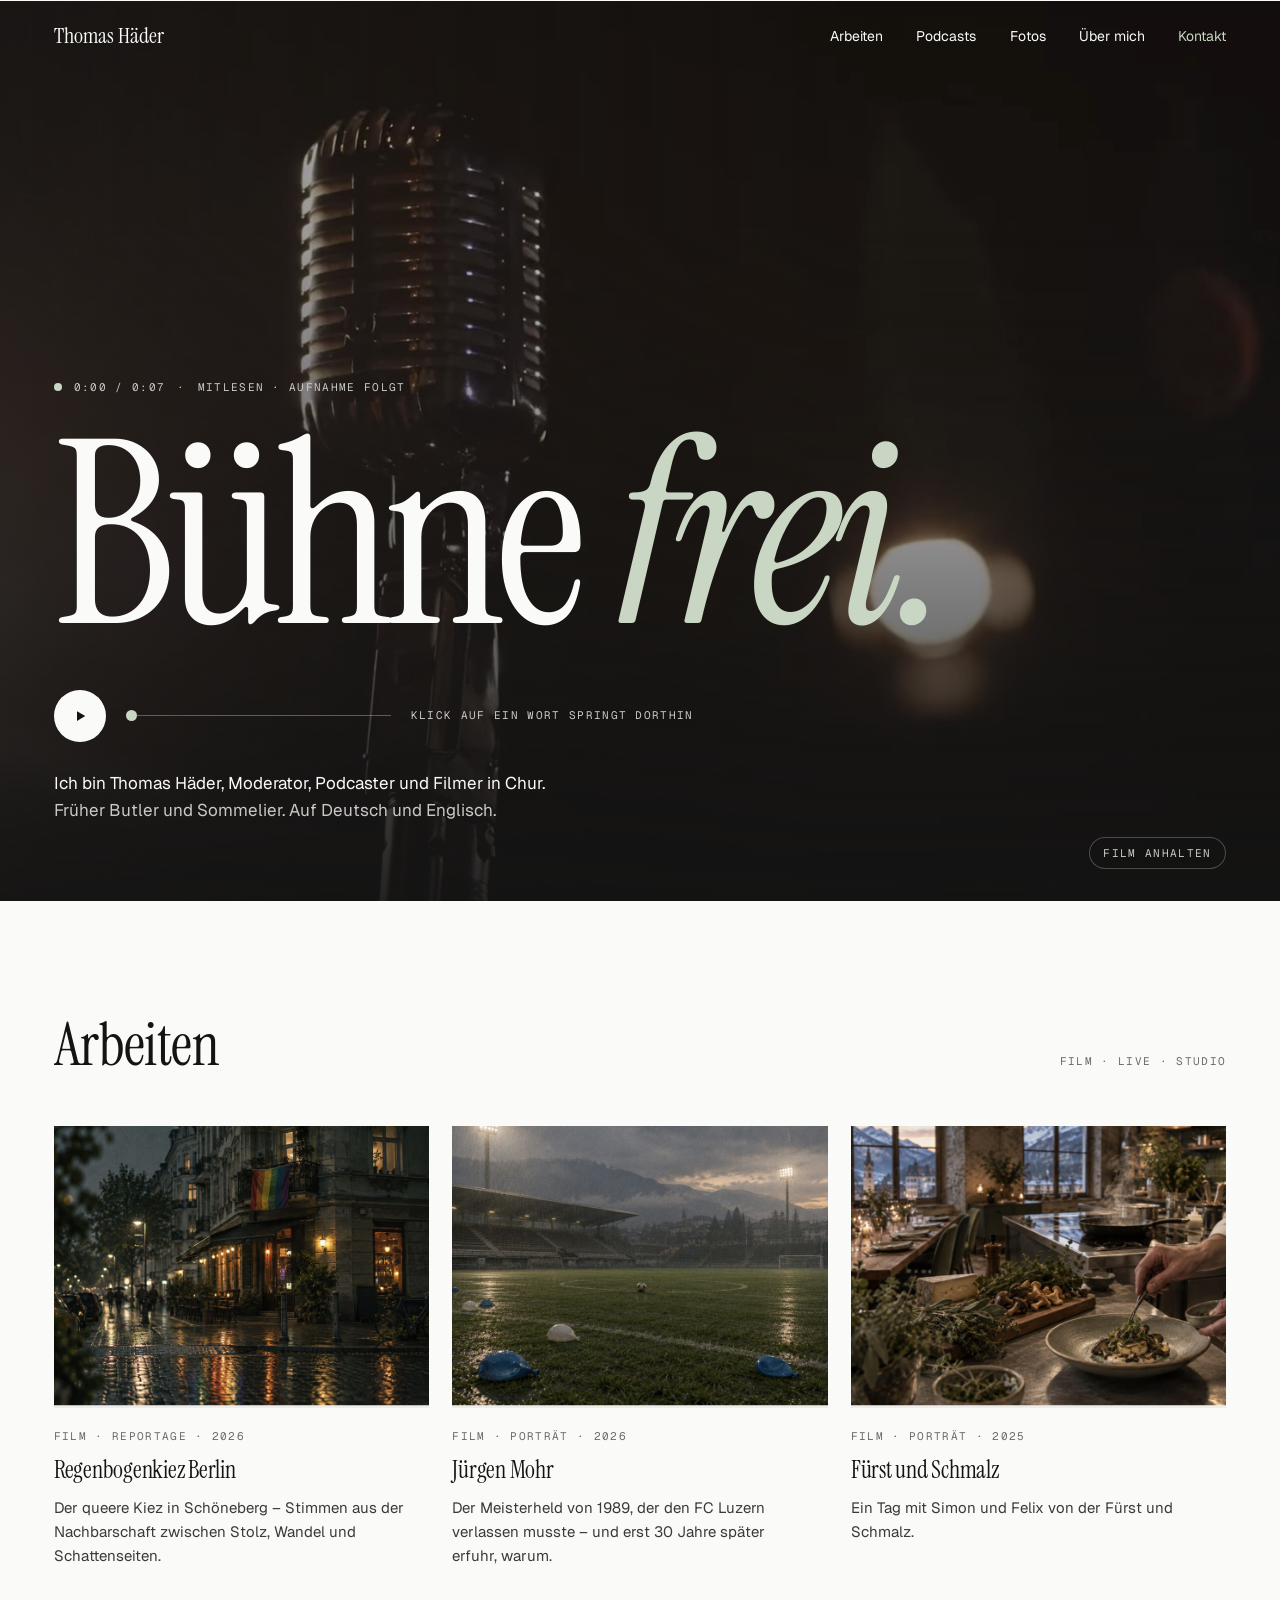
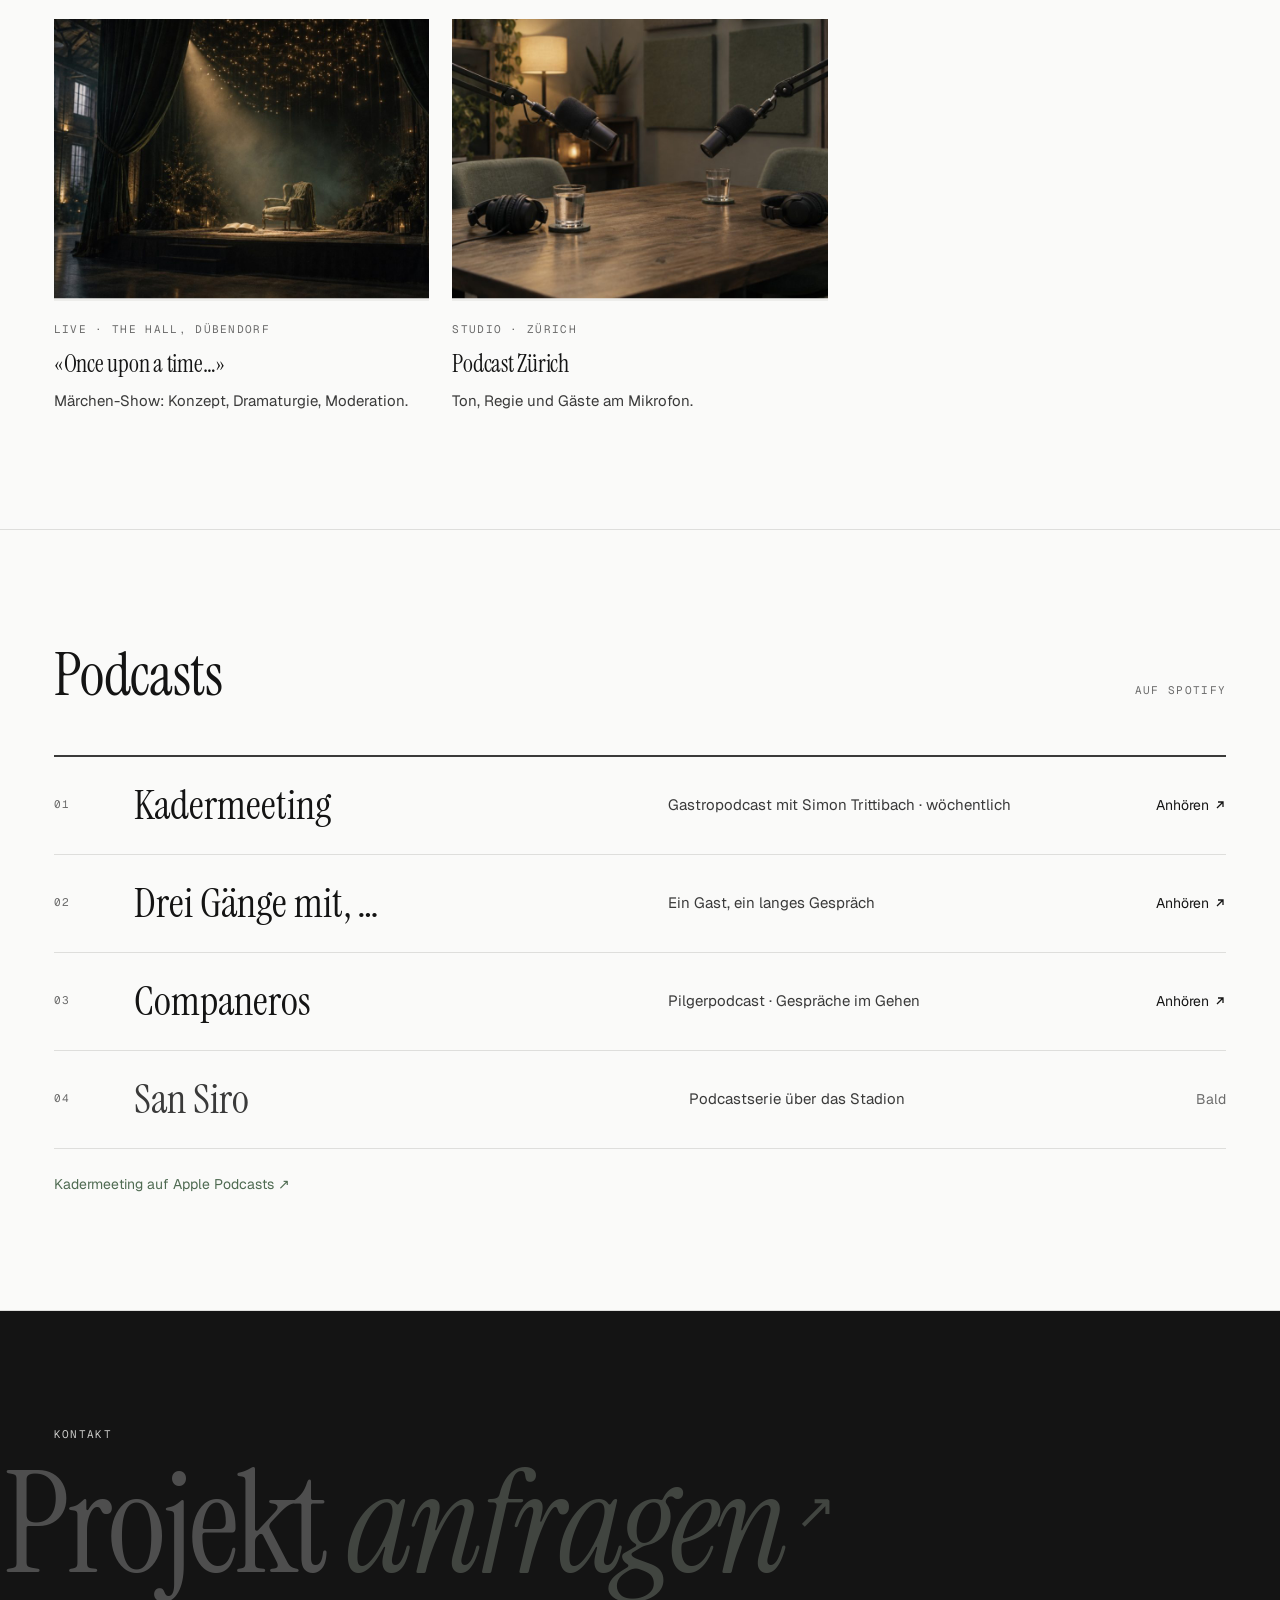
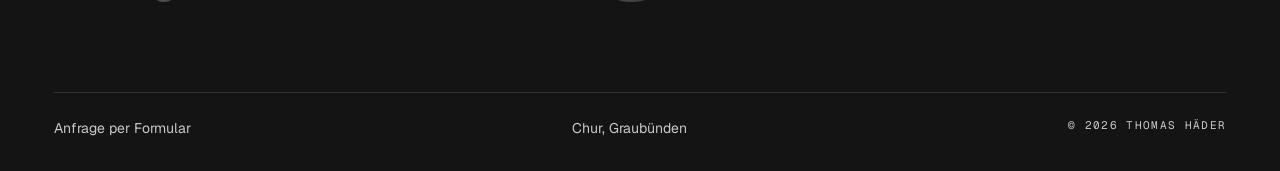
==== commit 33f41509: "Sprachen: Italienisch entfernt Co-Authored-By: Claude Opus 5.5 <noreply@anthropic.com> Claude-Sessio" ====
--- a/public/index.html
+++ b/public/index.html
@@ -54,7 +54,7 @@
             <span class="mono hint">Klick auf ein Wort springt dorthin</span>
           </div>
 
-          <p class="lede"><span class="spoken" data-times="2.00 2.22 2.46 2.84 3.46 4.26 4.98 5.16 5.70 5.88">Ich bin Thomas Häder, Moderator, Podcaster und Filmer in Chur.</span> Früher Butler und Sommelier. Auf Deutsch, Italienisch und Englisch.</p>
+          <p class="lede"><span class="spoken" data-times="2.00 2.22 2.46 2.84 3.46 4.26 4.98 5.16 5.70 5.88">Ich bin Thomas Häder, Moderator, Podcaster und Filmer in Chur.</span> Früher Butler und Sommelier. Auf Deutsch und Englisch.</p>
 
           <audio id="stimme-audio" preload="metadata" src="assets/audio/stimme.mp3"></audio>
       </div>
--- a/public/assets/css/style.css
+++ b/public/assets/css/style.css
@@ -225,6 +225,7 @@
 }
 .work-media img, .work-media video { position: absolute; inset: 0; width: 100%; height: 100%; object-fit: cover; transform: translateY(var(--py, 0)) scale(var(--s, 1.1)); transition: transform .9s var(--ease), opacity .4s var(--ease); }
 .work-media video { opacity: 0; }
+.work-media img + .poster { display: none; }  /* Bild vorhanden: Plakat nur als Ersatz */
 .work.is-clip .work-media video { opacity: 1; }
 .work:hover .work-media img, .work:focus-within .work-media img { --s: 1.14; }
 .work-media::after { /* dünne Fortschrittslinie für den Clip */
